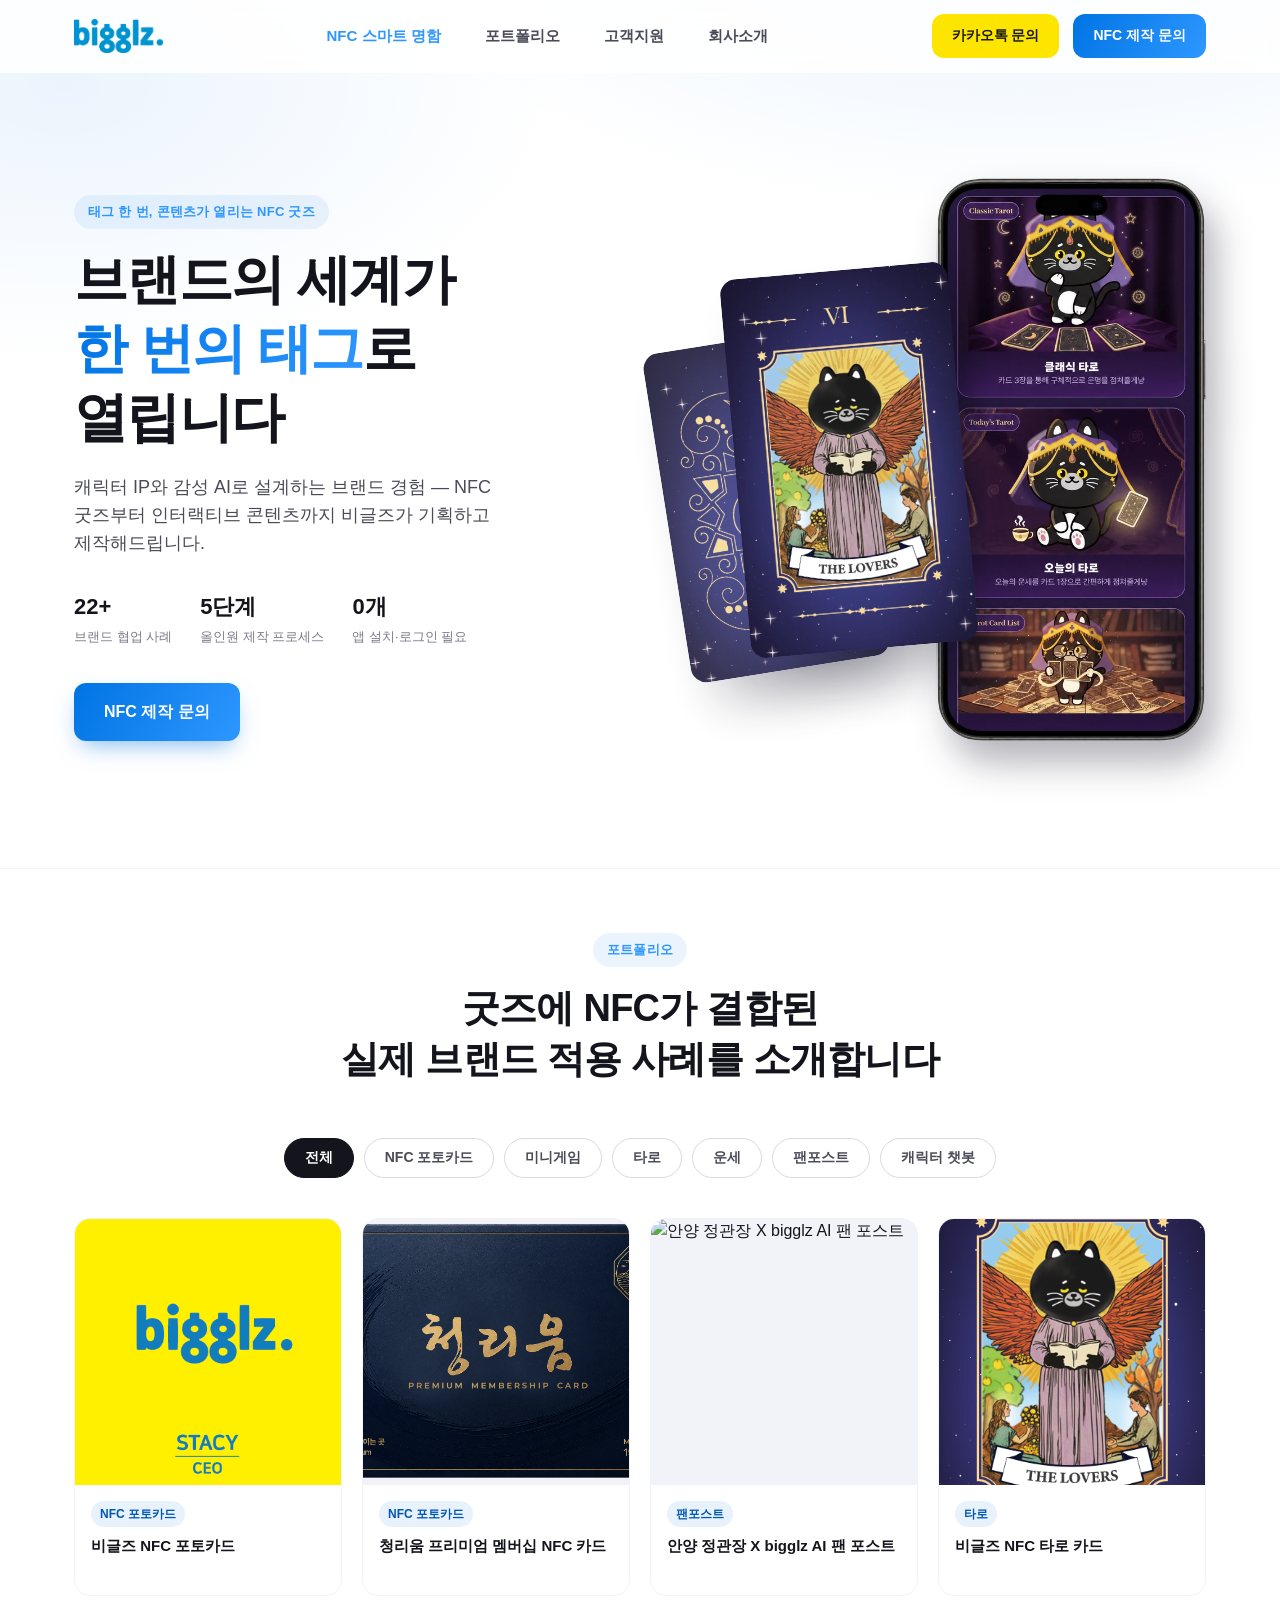
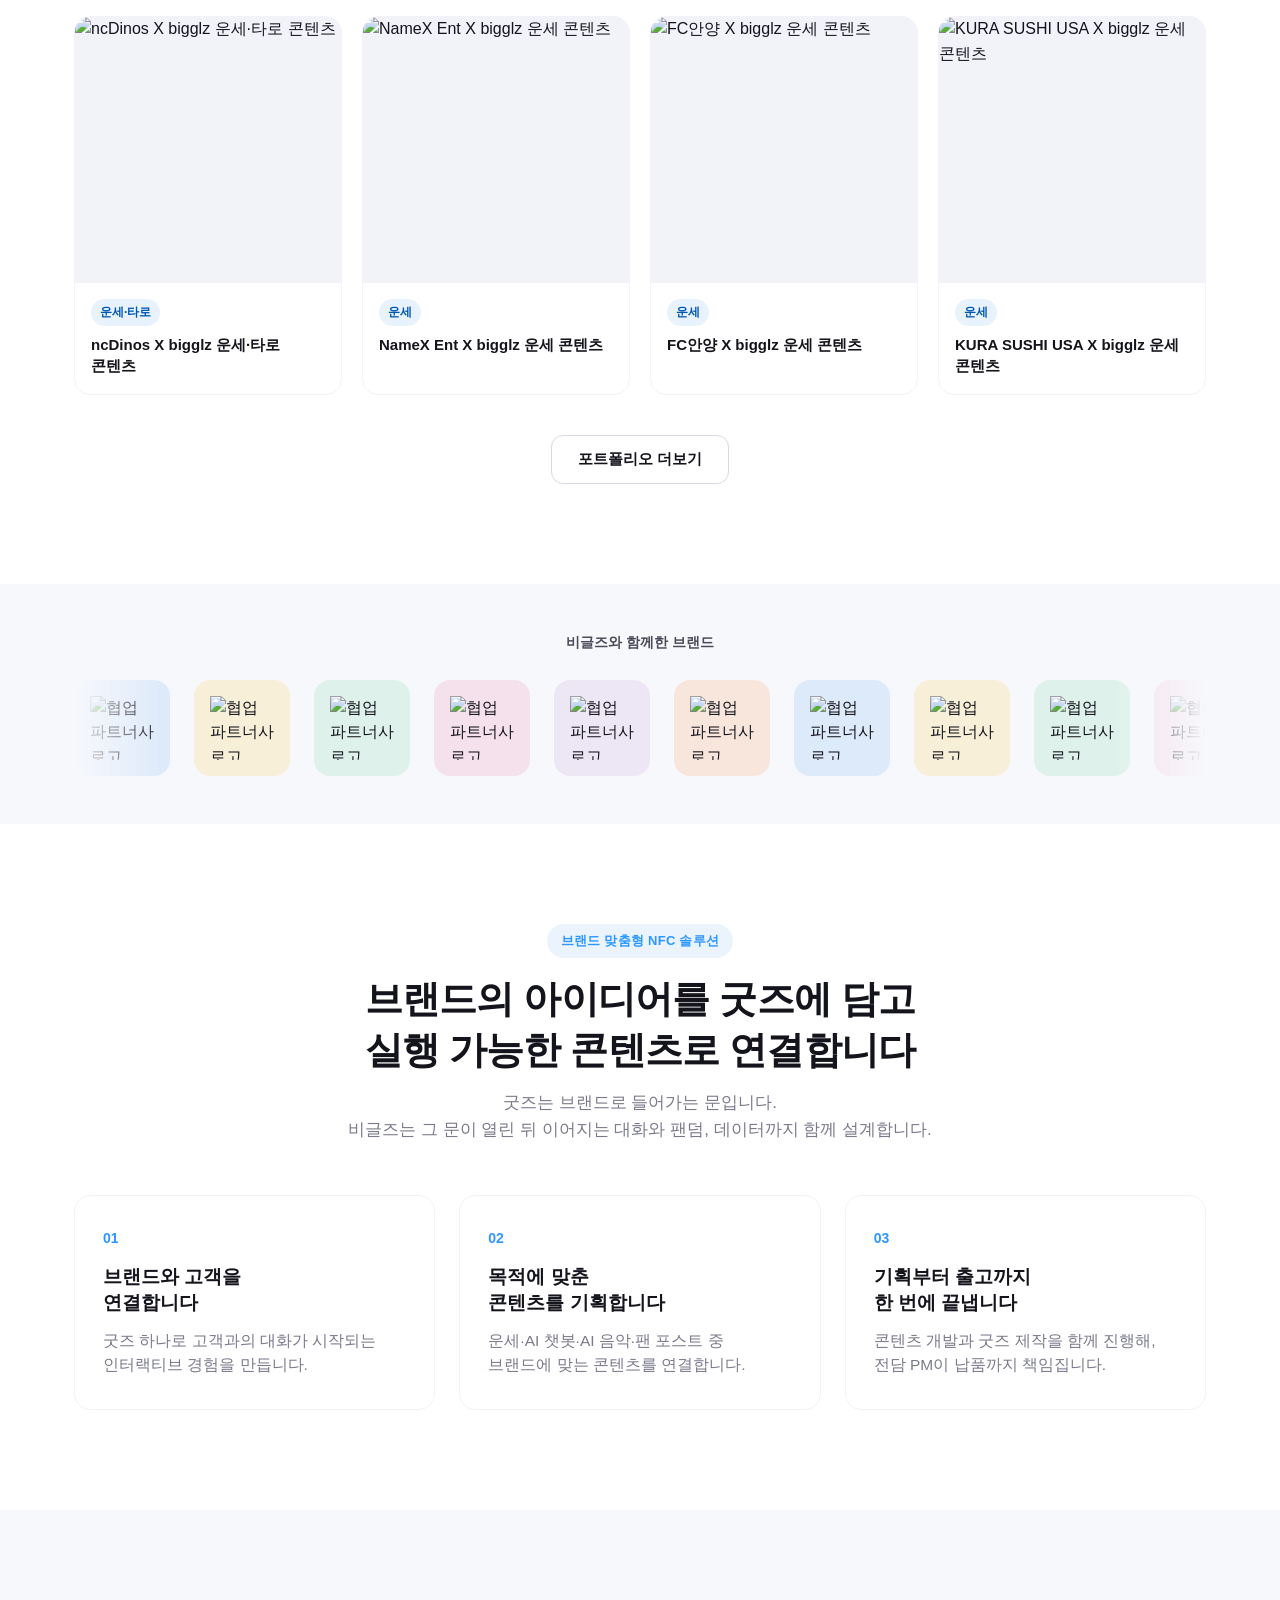
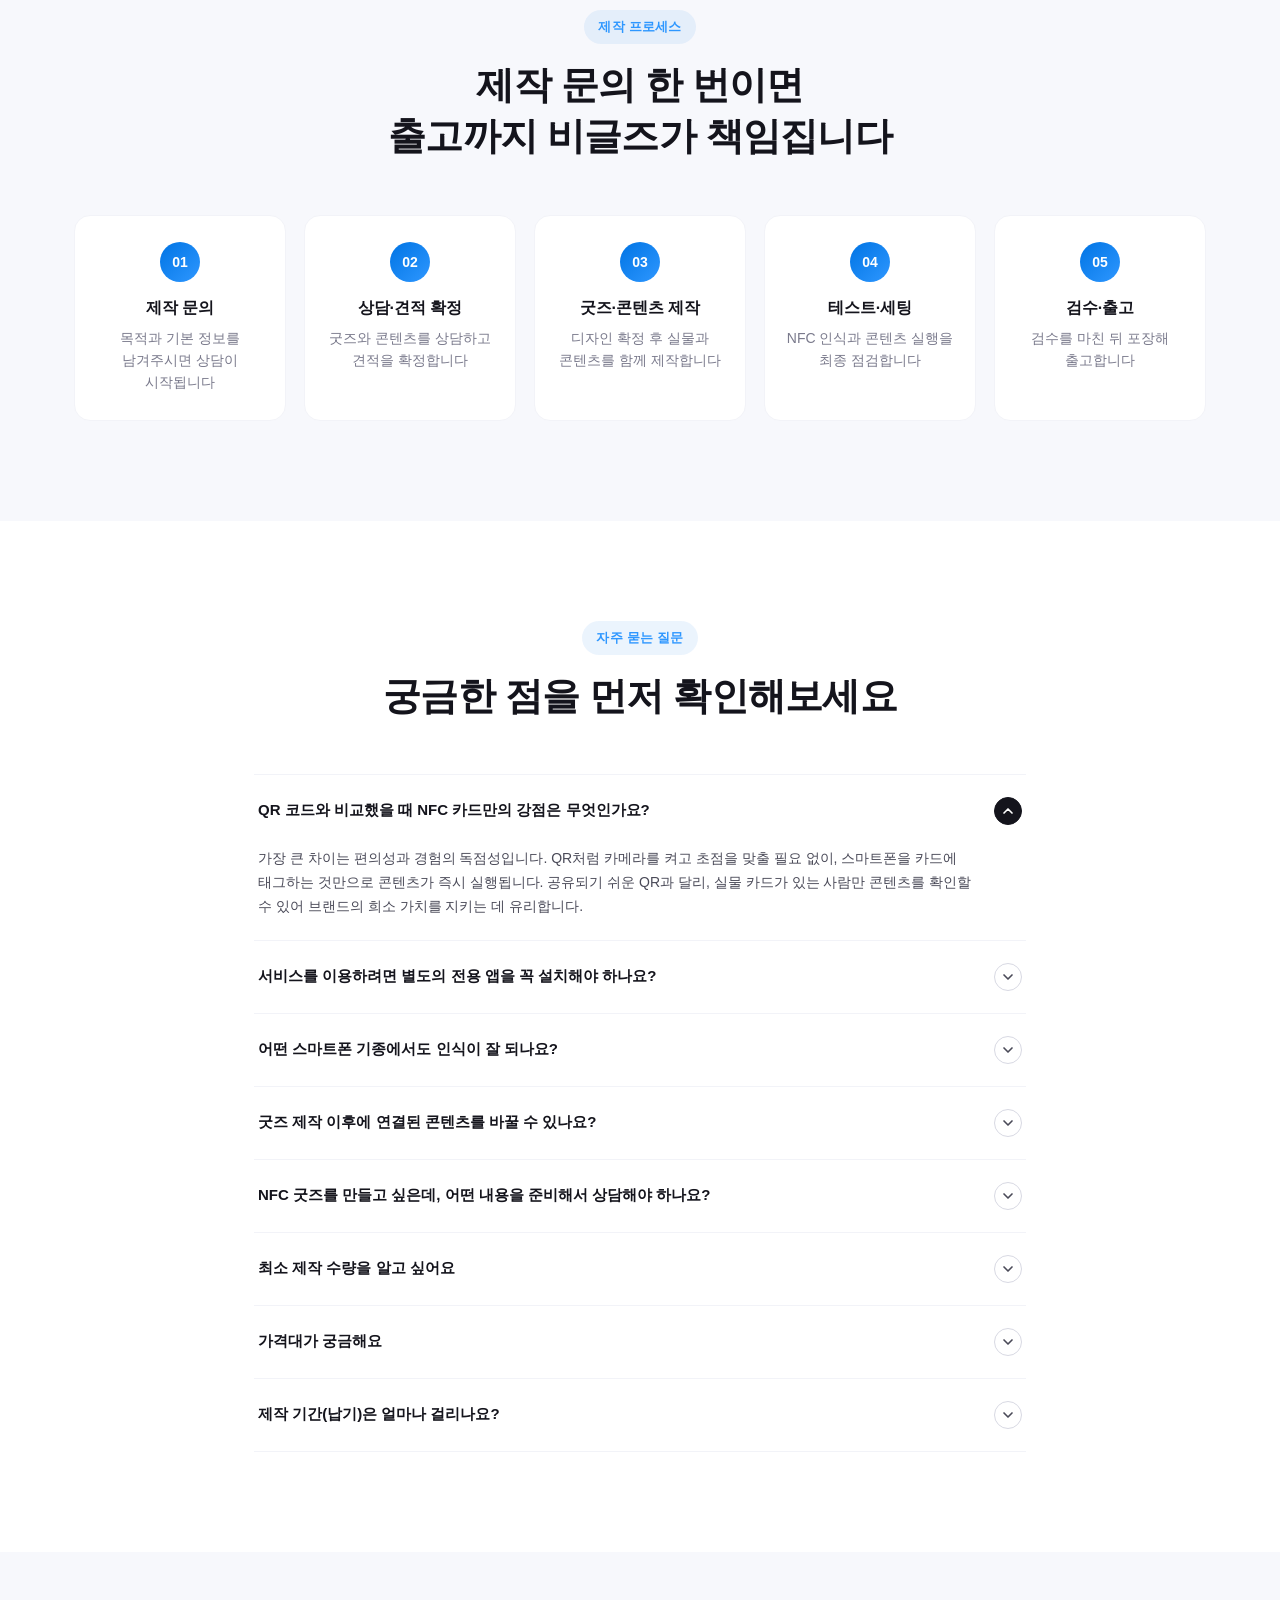
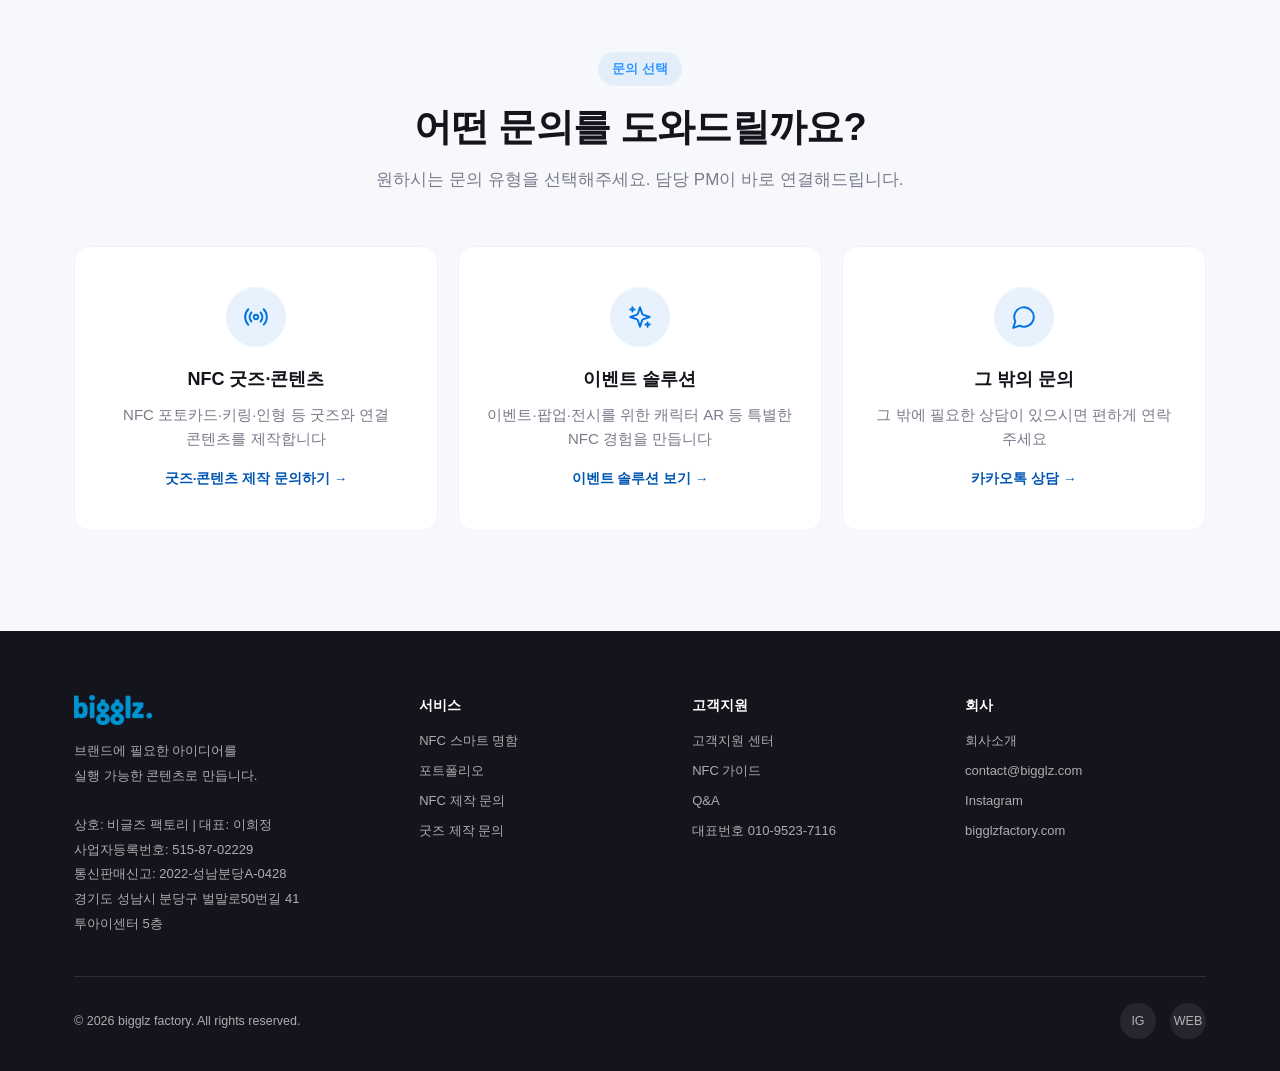
==== index.html @ 3eb87888 "style(cta): shorten "NFC 제작 상담 문의하기" to "NFC 제작 문의" Four places carried the long form while the head" ====
<!DOCTYPE html>
<html lang="ko">
<head>
<meta charset="UTF-8">
<meta name="viewport" content="width=device-width, initial-scale=1.0">
<title>비글즈 팩토리 | NFC 카드 제작 - 기획부터 제작·출고까지 한 번에</title>
<meta name="description" content="비글즈 팩토리 - 태그 한 번으로 콘텐츠가 열리는 NFC 굿즈 전문 제작사. NFC 포토카드·멤버십 카드·팬클럽 카드까지, 기획부터 제작·출고까지 한 번에 완성합니다. 무료 견적 문의.">
<link rel="icon" href="assets/images/logo-bigglz.png">
<link rel="stylesheet" href="assets/css/styles.css">
</head>
<body>

<header class="header" id="header">
  <div class="container">
    <a href="#top" class="logo">
      <img src="assets/images/logo-bigglz.png" alt="비글즈 로고">
    </a>
    <nav class="nav-desktop">
      <a href="https://bigglz.net/#mypage" target="_blank" rel="noopener" class="is-nfc">NFC 스마트 명함</a>
      <a href="#portfolio">포트폴리오</a>
      <a href="support.html">고객지원</a>
      <a href="about.html">회사소개</a>
    </nav>
    <div class="header-actions">
      <a href="tel:010-9523-7116" class="btn btn-kakao">카카오톡 문의</a>
      <a href="goods.html" class="btn btn-primary">NFC 제작 문의</a>
      <button class="menu-toggle" id="menuToggle" aria-label="메뉴 열기"><span></span></button>
    </div>
  </div>
</header>

<nav class="mobile-nav" id="mobileNav">
  <a href="https://bigglz.net/#mypage" target="_blank" rel="noopener" class="is-nfc">NFC 스마트 명함</a>
  <a href="#portfolio">포트폴리오</a>
  <a href="support.html">고객지원</a>
  <a href="about.html">회사소개</a>
</nav>

<main id="top">

  <!-- HERO -->
  <section class="hero">
    <div class="container">
      <div class="hero-copy">
        <span class="eyebrow">태그 한 번, 콘텐츠가 열리는 NFC 굿즈</span>
        <!-- 대안 헤드라인: 종이 명함을 넘어, 브랜드 경험을 손에 쥐어드립니다 -->
        <h1>브랜드의 세계가<br><span class="grad">한 번의 태그</span>로 열립니다</h1>
        <p>캐릭터 IP와 감성 AI로 설계하는 브랜드 경험 — NFC 굿즈부터 인터랙티브 콘텐츠까지 비글즈가 기획하고 제작해드립니다.</p>
        <div class="hero-stats">
          <div><b>22+</b><span>브랜드 협업 사례</span></div>
          <div><b>5단계</b><span>올인원 제작 프로세스</span></div>
          <div><b>0개</b><span>앱 설치·로그인 필요</span></div>
        </div>
        <div class="hero-cta">
          <a href="goods.html" class="btn btn-primary btn-lg">NFC 제작 문의</a>
        </div>
      </div>
      <div class="hero-visual">
        <div class="card-stack tag-scene">
          <img class="stack-card stack-back" src="assets/images/cards/card-back-tarot.webp" width="600" height="996" alt="" aria-hidden="true">
          <img class="stack-card stack-front" src="assets/images/cards/card-front-tarot.webp" width="600" height="999" alt="비글즈 NFC 타로 카드" loading="eager" fetchpriority="high">
          <div class="tap-shadow" aria-hidden="true"></div>
          <div class="tap-waves" aria-hidden="true"><span></span><span></span><span></span></div>
          <img class="phone-mock" src="assets/images/cards/phone.webp" width="480" height="1001" alt="NFC 카드를 태그하면 스마트폰에 열리는 타로 콘텐츠 화면" loading="eager" fetchpriority="high">
        </div>
      </div>
    </div>
  </section>

  <!-- PORTFOLIO -->
  <section class="portfolio section-pad" id="portfolio">
    <div class="container">
      <div class="section-head">
        <span class="eyebrow">포트폴리오</span>
        <h2>굿즈에 NFC가 결합된<br>실제 브랜드 적용 사례를 소개합니다</h2>
      </div>
      <div class="pf-filters" id="pfFilters">
        <button class="active" data-filter="all">전체</button>
        <button data-filter="photocard">NFC 포토카드</button>
        <button data-filter="minigame">미니게임</button>
        <button data-filter="tarot">타로</button>
        <button data-filter="fortune">운세</button>
        <button data-filter="fanpost">팬포스트</button>
        <button data-filter="chatbot">캐릭터 챗봇</button>
      </div>
      <div class="pf-grid" id="pfGrid"></div>
      <div class="pf-more" id="pfMore">
        <button type="button" class="btn btn-ghost" id="pfMoreBtn">포트폴리오 더보기</button>
      </div>
    </div>
  </section>

  <!-- TRUST BAR -->
  <section class="trust-bar">
    <div class="container">
      <p class="trust-label">비글즈와 함께한 브랜드</p>
      <div class="logo-marquee" aria-label="협업 파트너사 로고">
        <div class="logo-track" id="logoTrack"></div>
      </div>
    </div>
  </section>


  <!-- VALUES (section1 style) -->
  <section class="values section-pad">
    <div class="container">
      <div class="section-head">
        <span class="eyebrow">브랜드 맞춤형 NFC 솔루션</span>
        <h2>브랜드의 아이디어를 굿즈에 담고<br>실행 가능한 콘텐츠로 연결합니다</h2>
        <p>굿즈는 브랜드로 들어가는 문입니다.<br>비글즈는 그 문이 열린 뒤 이어지는 대화와 팬덤, 데이터까지 함께 설계합니다.</p>
      </div>
      <div class="value-grid">
        <div class="value-card">
          <div class="num">01</div>
          <h3>브랜드와 고객을&#10;연결합니다</h3>
          <p>굿즈 하나로 고객과의 대화가 시작되는 인터랙티브 경험을 만듭니다.</p>
        </div>
        <div class="value-card">
          <div class="num">02</div>
          <h3>목적에 맞춘&#10;콘텐츠를 기획합니다</h3>
          <p>운세·AI 챗봇·AI 음악·팬 포스트 중 브랜드에 맞는 콘텐츠를 연결합니다.</p>
        </div>
        <div class="value-card">
          <div class="num">03</div>
          <h3>기획부터 출고까지&#10;한 번에 끝냅니다</h3>
          <p>콘텐츠 개발과 굿즈 제작을 함께 진행해, 전담 PM이 납품까지 책임집니다.</p>
        </div>
      </div>
    </div>
  </section>


  <!-- PROCESS -->
  <section class="process section-pad" id="process">
    <div class="container" id="how">
      <div class="section-head">
        <span class="eyebrow">제작 프로세스</span>
        <h2>제작 문의 한 번이면<br>출고까지 비글즈가 책임집니다</h2>
      </div>

      <div class="process-track">
        <div class="process-step">
          <div class="badge">01</div>
          <h4>제작 문의</h4>
          <p>목적과 기본 정보를 남겨주시면 상담이 시작됩니다</p>
        </div>
        <div class="process-step">
          <div class="badge">02</div>
          <h4>상담·견적 확정</h4>
          <p>굿즈와 콘텐츠를 상담하고 견적을 확정합니다</p>
        </div>
        <div class="process-step">
          <div class="badge">03</div>
          <h4>굿즈·콘텐츠 제작</h4>
          <p>디자인 확정 후 실물과 콘텐츠를 함께 제작합니다</p>
        </div>
        <div class="process-step">
          <div class="badge">04</div>
          <h4>테스트·세팅</h4>
          <p>NFC 인식과 콘텐츠 실행을 최종 점검합니다</p>
        </div>
        <div class="process-step">
          <div class="badge">05</div>
          <h4>검수·출고</h4>
          <p>검수를 마친 뒤 포장해 출고합니다</p>
        </div>
      </div>
    </div>
  </section>

  <!-- FAQ -->
  <section class="faq section-pad" id="faq">
    <div class="container">
      <div class="section-head">
        <span class="eyebrow">자주 묻는 질문</span>
        <h2>궁금한 점을 먼저 확인해보세요</h2>
      </div>
      <div id="faqList"></div>
    </div>
  </section>

  <!-- CONTACT HUB (문의 종류 선택) -->
  <section class="contact-hub section-pad" id="contact">
    <div class="container">
      <div class="section-head">
        <span class="eyebrow">문의 선택</span>
        <h2>어떤 문의를 도와드릴까요?</h2>
        <p>원하시는 문의 유형을 선택해주세요. 담당 PM이 바로 연결해드립니다.</p>
      </div>

      <div class="contact-grid">
        <a href="goods.html" target="_blank" rel="noopener" class="contact-card">
          <div class="cc-icon">
            <svg viewBox="0 0 24 24" fill="none" stroke="currentColor" stroke-width="1.8" stroke-linecap="round" stroke-linejoin="round" aria-hidden="true"><path d="M4.9 19.1C1 15.2 1 8.8 4.9 4.9"/><path d="M7.8 16.2c-2.3-2.3-2.3-6.1 0-8.4"/><circle cx="12" cy="12" r="2"/><path d="M16.2 7.8c2.3 2.3 2.3 6.1 0 8.4"/><path d="M19.1 4.9C23 8.8 23 15.1 19.1 19"/></svg>
          </div>
          <h3>NFC 굿즈·콘텐츠</h3>
          <p>NFC 포토카드·키링·인형 등 굿즈와 연결 콘텐츠를 제작합니다</p>
          <span class="cc-go">굿즈·콘텐츠 제작 문의하기 →</span>
        </a>
        <a href="event.html" target="_blank" rel="noopener" class="contact-card">
          <div class="cc-icon">
            <svg viewBox="0 0 24 24" fill="none" stroke="currentColor" stroke-width="1.8" stroke-linecap="round" stroke-linejoin="round" aria-hidden="true"><path d="m12 3-1.9 5.8a2 2 0 0 1-1.3 1.3L3 12l5.8 1.9a2 2 0 0 1 1.3 1.3L12 21l1.9-5.8a2 2 0 0 1 1.3-1.3L21 12l-5.8-1.9a2 2 0 0 1-1.3-1.3z"/><path d="M5 3v4"/><path d="M3 5h4"/><path d="M19 17v4"/><path d="M17 19h4"/></svg>
          </div>
          <h3>이벤트 솔루션</h3>
          <p>이벤트·팝업·전시를 위한 캐릭터 AR 등 특별한 NFC 경험을 만듭니다</p>
          <span class="cc-go">이벤트 솔루션 보기 →</span>
        </a>
        <a href="tel:010-9523-7116" class="contact-card">
          <div class="cc-icon">
            <svg viewBox="0 0 24 24" fill="none" stroke="currentColor" stroke-width="1.8" stroke-linecap="round" stroke-linejoin="round" aria-hidden="true"><path d="M7.9 20A9 9 0 1 0 4 16.1L2 22z"/></svg>
          </div>
          <h3>그 밖의 문의</h3>
          <p>그 밖에 필요한 상담이 있으시면 편하게 연락 주세요</p>
          <span class="cc-go">카카오톡 상담 →</span>
        </a>
      </div>
    </div>
  </section>

</main>

<!-- PORTFOLIO DETAIL MODAL -->
<div class="pf-modal" id="pfModal" aria-hidden="true">
  <div class="pf-modal-overlay" data-close></div>
  <button class="pf-modal-close" data-close aria-label="닫기">✕</button>
  <div class="pf-modal-panel" role="dialog" aria-modal="true" aria-label="포트폴리오 상세">
    <div class="pf-modal-body" id="pfModalBody"></div>
  </div>
</div>

<footer>
  <div class="container">
    <div class="footer-top">
      <div class="footer-brand">
        <img src="assets/images/logo-bigglz.png" alt="비글즈">
        <p>브랜드에 필요한 아이디어를<br>실행 가능한 콘텐츠로 만듭니다.<br><br>상호: 비글즈 팩토리 | 대표: 이희정<br>사업자등록번호: 515-87-02229<br>통신판매신고: 2022-성남분당A-0428<br>경기도 성남시 분당구 벌말로50번길 41<br>투아이센터 5층</p>
      </div>
      <div class="footer-col">
        <h5>서비스</h5>
        <a href="https://bigglz.net/#mypage" target="_blank" rel="noopener">NFC 스마트 명함</a>
        <a href="#portfolio">포트폴리오</a>
        <a href="goods.html">NFC 제작 문의</a>
        <a href="goods.html">굿즈 제작 문의</a>
      </div>
      <div class="footer-col">
        <h5>고객지원</h5>
        <a href="support.html">고객지원 센터</a>
        <a href="support.html#nfc-guide">NFC 가이드</a>
        <a href="support.html#qna">Q&amp;A</a>
        <span>대표번호 010-9523-7116</span>
      </div>
      <div class="footer-col">
        <h5>회사</h5>
        <a href="about.html">회사소개</a>
        <span>contact@bigglz.com</span>
        <a href="https://www.instagram.com/bigglz_official" target="_blank" rel="noopener">Instagram</a>
        <a href="https://bigglzfactory.com" target="_blank" rel="noopener">bigglzfactory.com</a>
      </div>
    </div>
    <div class="footer-bottom">
      <span>© 2026 bigglz factory. All rights reserved.</span>
      <div class="footer-social">
        <a href="https://www.instagram.com/bigglz_official" target="_blank" rel="noopener">IG</a>
        <a href="https://bigglzfactory.com" target="_blank" rel="noopener">WEB</a>
      </div>
    </div>
  </div>
</footer>

<button class="back-to-top" id="backToTop" aria-label="맨 위로">↑</button>

<div class="sticky-cta" id="stickyCta">
  <a href="tel:010-9523-7116" class="sticky-btn sticky-kakao">카카오톡 문의</a>
  <a href="goods.html" class="sticky-btn sticky-primary">NFC 제작 문의</a>
</div>

<script src="assets/js/nav.js"></script>
<script src="assets/js/script.js"></script>
</body>
</html>
---- assets/css/styles.css ----
@import url('https://cdn.jsdelivr.net/gh/orioncactus/pretendard@v1.3.9/dist/web/static/pretendard.css');

* { box-sizing: border-box; margin: 0; padding: 0; }
html { scroll-behavior: smooth; }
body {
  font-family: 'Pretendard', -apple-system, BlinkMacSystemFont, 'Malgun Gothic', sans-serif;
  color: #14141c;
  background: #fff;
  line-height: 1.55;
  -webkit-font-smoothing: antialiased;
  overflow-x: hidden;
  word-break: keep-all;
  overflow-wrap: break-word;
}
a { color: inherit; text-decoration: none; }
ul, ol { list-style: none; }
button { font-family: inherit; cursor: pointer; border: none; background: none; color: inherit; }
img { display: block; max-width: 100%; }
input, select, textarea { font-family: inherit; }
/* 키보드 포커스 표시 — 마우스 클릭엔 뜨지 않음 */
:focus-visible { outline: 2px solid var(--nfc); outline-offset: 2px; border-radius: 4px; }

:root {
  --brand: #0074e4;
  --brand-dark: #005bb8;
  --nfc: #2e97ff;
  --nfc-dark: #0056b3;
  --ink: #14141c;
  --gray-700: #4a4a58;
  --gray-500: #7a7a8c;
  --gray-300: #d8d9e3;
  --gray-100: #f2f3f8;
  --bg-soft: #f7f8fc;
  --container: 1180px;

  /* 표면 */
  --surface-1: #ffffff;
  --surface-2: var(--bg-soft);
  --surface-dark: linear-gradient(180deg, #071633, #0d2c5c);
  --surface-line: var(--gray-100);

  /* 모서리 — 3단계 */
  --r-sm: 12px;   /* 버튼, 칩, 작은 요소 */
  --r-md: 16px;   /* 카드 */
  --r-lg: 24px;   /* 큰 박스, 폼 컨테이너 */

  /* 그림자 — 3단계 */
  --shadow-sm: 0 14px 30px -12px rgba(20,20,28,.18);
  --shadow-md: 0 20px 40px -20px rgba(20,20,28,.20);
  --shadow-lg: 0 30px 60px -24px rgba(20,20,40,.35);

  /* 섹션 여백 */
  --pad-section: 100px;
  --pad-section-m: 64px;
}

.container { max-width: var(--container); margin: 0 auto; padding: 0 24px; }
section { position: relative; }
#portfolio, #process, #faq, #goods-entry, #contact, #event, #nfc-guide, #qna { scroll-margin-top: 88px; }

.eyebrow {
  display: inline-flex; align-items: center; gap: 6px;
  font-size: 13px; font-weight: 700; letter-spacing: .02em;
  color: var(--nfc); background: rgba(0,116,228,.08);
  padding: 7px 14px; border-radius: 999px; margin-bottom: 16px;
}
.section-head { text-align: center; max-width: 640px; margin: 0 auto 52px; }
.section-head h2 { font-size: clamp(26px, 3.4vw, 38px); font-weight: 800; letter-spacing: -.02em; line-height: 1.35; }
.section-head p { margin-top: 14px; color: var(--gray-500); font-size: 16px; }

/* 섹션 공통 상하 여백 — 모바일에서 축소 */
.section-pad { padding: var(--pad-section) 0; }

.btn {
  display: inline-flex; align-items: center; justify-content: center; gap: 8px;
  padding: 14px 26px; border-radius: var(--r-sm); font-weight: 700; font-size: 15px;
  transition: transform .15s ease, box-shadow .15s ease, background .15s ease;
  white-space: nowrap;
}
.btn:active { transform: translateY(1px); }
.btn-primary { background: linear-gradient(120deg, var(--brand), var(--nfc)); color: #fff; box-shadow: 0 10px 24px -8px rgba(0,116,228,.55); }
.btn-primary:hover { box-shadow: 0 14px 30px -6px rgba(0,116,228,.6); }
.btn-ghost { background: var(--surface-1); color: var(--ink); border: 1.5px solid var(--gray-300); }
.btn-ghost:hover { border-color: var(--ink); }
.btn-block { width: 100%; }
.btn-lg { padding: 17px 30px; font-size: 16px; }

/* ---------- Header ---------- */
.header {
  position: fixed; top: 0; left: 0; right: 0; z-index: 200;
  background: rgba(255,255,255,.85); backdrop-filter: blur(10px);
  border-bottom: 1px solid transparent; transition: border-color .2s ease, box-shadow .2s ease;
}
.header.scrolled { border-color: var(--gray-100); box-shadow: 0 4px 20px -12px rgba(20,20,28,.15); }
.header .container { display: flex; align-items: center; justify-content: space-between; height: 72px; gap: 12px; }
.logo { display: flex; align-items: center; gap: 9px; font-weight: 800; font-size: 19px; white-space: nowrap; flex-shrink: 0; }
.logo img { height: 34px; width: auto; flex-shrink: 0; }
.nav-desktop { display: flex; align-items: center; gap: 44px; }
.nav-desktop a { font-size: 15px; font-weight: 600; color: var(--gray-700); }
.nav-desktop a:hover { color: var(--ink); }
.nav-desktop a.is-current { color: var(--ink); font-weight: 800; }
.nav-desktop a.is-nfc { color: var(--nfc); font-weight: 700; }
.nav-desktop a.is-nfc:hover { color: var(--nfc-dark); }
.header-actions { display: flex; align-items: center; gap: 14px; }
.header-actions .btn { padding: 11px 20px; font-size: 14px; }
/* 오른쪽 버튼 문구가 페이지마다 달라(NFC 제작 문의 / ← 홈으로) 폭이 어긋나면
   페이지를 옮길 때 내비게이션 전체가 좌우로 밀린다 — 둘의 폭을 맞춰 고정한다 */
.header-actions .btn-primary,
.header-actions .btn-home { min-width: 124px; }
.header-actions .btn-primary,
.mobile-nav .btn-primary {
  box-shadow: none;
}
.header-actions .btn-primary:hover,
.mobile-nav .btn-primary:hover {
  box-shadow: none;
  filter: brightness(1.06);
}
.btn-kakao { background: #FEE500; color: #191919; }
.btn-kakao:hover { background: #fada00; }
.menu-toggle { display: none; width: 40px; height: 40px; align-items: center; justify-content: center; }
.menu-toggle span, .menu-toggle span::before, .menu-toggle span::after {
  content: ''; display: block; width: 20px; height: 2px; background: var(--ink); position: relative; transition: .2s;
}
.menu-toggle span::before { position: absolute; top: -6px; }
.menu-toggle span::after { position: absolute; top: 6px; }

.mobile-nav { display: none; position: fixed; inset: 72px 0 0 0; background: #fff; z-index: 190; padding: 28px 24px; overflow-y: auto; }
.mobile-nav.open { display: block; }
.mobile-nav a { display: block; padding: 16px 4px; font-size: 17px; font-weight: 700; border-bottom: 1px solid var(--gray-100); }
.mobile-nav a.is-nfc { color: var(--nfc); }
.mobile-nav a.is-nfc:hover { color: var(--nfc-dark); }
.mobile-nav .btn { margin-top: 24px; }

/* ---------- Hero ---------- */
.hero { padding: 168px 0 var(--pad-section); background: radial-gradient(1100px 500px at 80% -10%, rgba(0,116,228,.10), transparent 60%), radial-gradient(900px 500px at 5% 10%, rgba(0,116,228,.08), transparent 55%); }
.hero .container { display: grid; grid-template-columns: 1.05fr .95fr; gap: 56px; align-items: center; }
.hero-copy h1 { font-size: clamp(34px, 5vw, 54px); font-weight: 800; letter-spacing: -.03em; line-height: 1.28; }
.hero-copy h1 .grad { background: linear-gradient(120deg, var(--brand), var(--nfc)); -webkit-background-clip: text; background-clip: text; color: transparent; }
.hero-copy p { margin-top: 22px; font-size: 18px; color: var(--gray-700); max-width: 480px; }
.hero-cta { display: flex; gap: 12px; margin-top: 34px; flex-wrap: wrap; }
.hero-stats { display: flex; gap: 28px; margin-top: 32px; }
.hero-stats div b { display: block; font-size: 22px; font-weight: 800; }
.hero-stats div span { font-size: 13px; color: var(--gray-500); }

.hero-visual { position: relative; display: flex; align-items: center; justify-content: center; }
/* 태그 장면: 레오 카드가 폰 뒷면 상단(NFC 안테나)에 닿는 구도.
   --u 하나로 전체 장면을 비율 유지하며 축소한다 (브레이크포인트별로 --u만 바꿈) */
.tag-scene {
  --u: 1px;
  --phone-w: calc(270 * var(--u));            /* 폰 폭 — 나머지는 전부 이 값 기준 */
  --phone-h: calc(var(--phone-w) * 2.0854);   /* phone.webp 비율(480×1001) */
  --phone-x: calc(520 * var(--u) - var(--phone-w));  /* 폰 왼쪽 테두리 x */
  --phone-y: calc(10 * var(--u));             /* 폰 위쪽 y */
  --card-w: calc(var(--phone-w) * .845);      /* 카드 폭 = 폰 폭의 84.5% (높이 65%, 1:1.665) */
  --card-h: calc(var(--card-w) * 1.665);
  --overlap: calc(var(--phone-w) * .10);      /* 카드 오른쪽 변이 폰 왼쪽 테두리를 침범하는 양 (폰 폭의 10%) */
  position: relative; width: calc(520 * var(--u)); height: calc(600 * var(--u));
}
/* 장면 공통 광원: 왼쪽 위 → 그림자는 오른쪽 아래로 (회전값과 무관하게 방향 통일) */
/* 카드는 손에 들려 떠 있음 → 그림자를 아래로 길고 옅게 */
.stack-card { position: absolute; height: auto; border-radius: var(--r-md); box-shadow: 14px 36px 52px -14px rgba(20,20,40,.30); }
/* 보조 카드: 메인 카드보다 바닥선을 ~25px 아래로 어긋나게, 반대 방향으로 부채꼴 */
.stack-back { width: calc(var(--card-w) * .88); left: calc(-20 * var(--u)); top: calc(170 * var(--u)); transform: rotate(-9deg); z-index: 1; opacity: .9; }
/* 카드: 세로 중심 = 폰 세로 중심, 오른쪽 변이 폰 왼쪽 테두리를 --overlap 만큼 덮음(폰 중앙 높이 기준). rotate(-5deg) */
.stack-front {
  width: var(--card-w); z-index: 4;
  left: calc(var(--phone-x) + var(--overlap) - var(--card-w));
  top: calc(var(--phone-y) + var(--phone-h) / 2 - var(--card-h) / 2);
  transform: rotate(-5deg); animation: tagCard 4.8s ease-in-out infinite;
}
.phone-mock {
  position: absolute; right: 0; top: var(--phone-y); width: var(--phone-w); height: auto; z-index: 2;
  filter: drop-shadow(12px 22px 18px rgba(20,20,40,.32)); /* 폰은 수직(0deg)·고정 */
}
/* 접촉 그림자: 카드 오른쪽 변이 폰 위에 드리움 — 겹침 지점에서 진하고 폰 안쪽으로 ~28px 번지며 소멸.
   박스를 폰과 동일하게 잡고 overflow/border-radius로 가둬 폰 바깥으로 절대 새지 않음. 폰(2)과 카드(4) 사이 */
.tap-shadow {
  position: absolute; z-index: 3; pointer-events: none; mix-blend-mode: multiply;
  left: var(--phone-x); top: var(--phone-y); width: var(--phone-w); height: var(--phone-h);
  border-radius: calc(34 * var(--u)); overflow: hidden;
  background: linear-gradient(90deg, rgba(20,20,40,.26) var(--overlap), rgba(20,20,40,.10) calc(var(--overlap) + 14px), transparent calc(var(--overlap) + 28px));
  -webkit-mask-image: linear-gradient(180deg, transparent 8%, #000 30%, #000 70%, transparent 92%);
  mask-image: linear-gradient(180deg, transparent 8%, #000 30%, #000 70%, transparent 92%);
}
/* NFC 파동: 카드 모서리 쪽에 중심을 두고 폰 방향으로 퍼지는 동심원 3겹 */
/* 파동 중심 = 카드 오른쪽 위 모서리 (rotate(-5deg) 반영: cos5=.9962, sin5=.0872). 카드(4) 위에 그려짐 */
.tap-waves {
  position: absolute;
  left: calc(var(--phone-x) + var(--overlap) - var(--card-w) / 2 + var(--card-w) * .4981 - var(--card-h) * .0436);
  top: calc(var(--phone-y) + var(--phone-h) / 2 - var(--card-w) * .0436 - var(--card-h) * .4981); width: 0; height: 0; z-index: 5; pointer-events: none; }
.tap-waves span {
  position: absolute; left: 50%; top: 50%; width: 44px; height: 44px; margin: -22px 0 0 -22px;
  border-radius: 50%; border: 2.5px solid var(--nfc); opacity: 0; /* 선만 — 그림자·글로우 없음 */
  animation: tapWave 2.4s ease-out infinite; animation-delay: 1.2s; /* 카드가 가장 가까운 순간(50%)에 첫 파동 */
}
.tap-waves span:nth-child(2) { animation-delay: 1.75s; }
.tap-waves span:nth-child(3) { animation-delay: 2.3s; }

/* 카드가 폰 쪽으로 미세하게 다가갔다 돌아옴(50%에서 가장 가까움) — 링은 그 순간 퍼진다 */
/* 4.8s 한 주기에 탭 2회(25%·75%: 폰 쪽 오른쪽 위로 5px) + 그 사이 살짝 가라앉는 부유(50%: 아래 3px) */
@keyframes tagCard {
  0%,100% { transform: rotate(-5deg) translate(0,0); }
  25%,75% { transform: rotate(-5deg) translate(5px,0); }   /* 폰 쪽으로 5px — 겹침이 살짝 깊어짐 */
  50%     { transform: rotate(-5deg) translate(0,3px); }
}
@keyframes tapWave { 0% { transform: scale(.45); opacity: .8; } 70% { opacity: .18; } 100% { transform: scale(2.8); opacity: 0; } }
@media (prefers-reduced-motion: reduce) {
  .card-stack *, .phone-mock, .tap-waves span { animation: none !important; }
  .tap-waves span:first-child { opacity: .3; transform: scale(2.2); } /* 파동은 가장 큰 상태 하나만 정적으로 */
}

/* ---------- Trust bar ---------- */
.trust-bar { padding: 48px 0; background: var(--surface-2); }
/* 14px/gray-700: 96px 로고 칩과의 위계·배경 대비 확보. 한글이라 자간 0. 라벨 키운 만큼 아래 여백 26px */
.trust-label { text-align: center; font-size: 14px; font-weight: 700; color: var(--gray-700); letter-spacing: 0; margin-bottom: 26px; }
.logo-marquee { overflow: hidden; -webkit-mask-image: linear-gradient(90deg, transparent, #000 8%, #000 92%, transparent); mask-image: linear-gradient(90deg, transparent, #000 8%, #000 92%, transparent); }
.logo-track { display: flex; align-items: center; gap: 24px; width: max-content; animation: marquee 40s linear infinite; }
.logo-chip {
  width: 96px; height: 96px; flex-shrink: 0; border-radius: var(--r-md); padding: 16px;
  display: flex; align-items: center; justify-content: center; transition: transform .2s ease;
}
.logo-chip:hover { transform: translateY(-4px); }
.logo-chip img { width: 100%; height: 100%; object-fit: contain; }
.logo-chip-0 { background: rgba(0,116,228,.10); }
.logo-chip-1 { background: rgba(255,183,0,.14); }
.logo-chip-2 { background: rgba(46,204,113,.12); }
.logo-chip-3 { background: rgba(233,30,99,.10); }
.logo-chip-4 { background: rgba(155,89,182,.10); }
.logo-chip-5 { background: rgba(255,111,0,.12); }
@keyframes marquee { from { transform: translateX(0); } to { transform: translateX(-50%); } }
.trust-stats { display: flex; justify-content: center; gap: 56px; flex-wrap: wrap; }
.trust-stats div { text-align: center; }
.trust-stats b { display: block; font-size: 22px; font-weight: 800; color: var(--ink); }
.trust-stats span { font-size: 12.5px; color: var(--gray-500); }


/* ---------- Value section (section1) ---------- */
.values { background: var(--surface-1); }
.value-grid { display: grid; grid-template-columns: repeat(3, 1fr); gap: 24px; }
.value-card { border: 1px solid var(--surface-line); border-radius: var(--r-md); padding: 32px 28px; transition: box-shadow .2s ease, transform .2s ease; }
.value-card:hover { box-shadow: var(--shadow-md); transform: translateY(-4px); }
.value-card .num { font-size: 14px; font-weight: 800; color: var(--nfc); }
.value-card h3 { margin-top: 14px; font-size: 19px; font-weight: 800; white-space: pre-line; line-height: 1.4; }
.value-card p { margin-top: 12px; color: var(--gray-500); font-size: 14.5px; }

/* ---------- Portfolio ---------- */
.portfolio { background: var(--surface-1); }
.hero + .portfolio { padding-top: 64px; border-top: 1px solid var(--surface-line); }
.pf-filters { display: flex; gap: 10px; justify-content: center; margin-bottom: 40px; flex-wrap: wrap; }
.pf-filters button { padding: 10px 20px; border-radius: 999px; border: 1.5px solid var(--gray-300); font-size: 14px; font-weight: 700; color: var(--gray-700); }
.pf-filters button.active { background: var(--ink); border-color: var(--ink); color: #fff; }
.pf-grid { display: grid; grid-template-columns: repeat(4, 1fr); gap: 20px; }
.pf-card { border-radius: var(--r-md); overflow: hidden; border: 1px solid var(--surface-line); background: var(--surface-1); cursor: pointer; transition: transform .2s ease, box-shadow .2s ease; }
.pf-card:hover { transform: translateY(-4px); box-shadow: var(--shadow-md); }
.pf-thumb { aspect-ratio: 1/1; background: var(--gray-100); overflow: hidden; }
.pf-thumb img { width: 100%; height: 100%; object-fit: cover; }
.pf-body { padding: 16px 16px 18px; }
.pf-tag { display: inline-block; font-size: 12px; font-weight: 800; color: var(--nfc-dark); background: rgba(0,116,228,.09); padding: 4px 9px; border-radius: 999px; margin-bottom: 8px; }
/* 제목은 2줄까지, 넘치면 말줄임 — 카드 높이 어긋남 방지 (전체 제목은 상세 모달에서 노출) */
.pf-body h4 { font-size: 14px; font-weight: 700; line-height: 1.4; min-height: 2.8em; display: -webkit-box; -webkit-line-clamp: 2; -webkit-box-orient: vertical; overflow: hidden; } /* min-height 2줄분 — 1줄 제목도 카드 높이 동일 */
.pf-more { text-align: center; margin-top: 40px; }

/* ---------- Portfolio detail modal (case study) ---------- */
body.pf-locked { overflow: hidden; }

.pf-modal { position: fixed; inset: 0; z-index: 300; display: none; }
.pf-modal.open { display: block; }
.pf-modal-overlay { position: absolute; inset: 0; background: rgba(10,12,24,.62); backdrop-filter: blur(3px); animation: pfFade .2s ease; }
.pf-modal-close {
  position: fixed; top: 18px; right: 18px; z-index: 320; width: 44px; height: 44px; border-radius: 50%;
  background: #fff; color: var(--ink); font-size: 16px; display: flex; align-items: center; justify-content: center;
  box-shadow: 0 8px 24px -8px rgba(10,12,24,.5);
}
.pf-modal-close:hover { background: var(--gray-100); }
.pf-modal-panel {
  position: absolute; top: 0; left: 0; right: 0; bottom: 0; background: #fff;
  overflow-y: auto; -webkit-overflow-scrolling: touch; animation: pfUp .3s cubic-bezier(.2,.8,.2,1);
}
@media (min-width: 900px) {
  .pf-modal-panel { top: 40px; bottom: 40px; left: 0; right: 0; width: min(920px, calc(100% - 48px)); margin: 0 auto; border-radius: var(--r-lg); box-shadow: 0 40px 90px -24px rgba(10,12,24,.55); }
}
@keyframes pfFade { from { opacity: 0; } to { opacity: 1; } }
@keyframes pfUp { from { opacity: 0; transform: translateY(22px); } to { opacity: 1; transform: translateY(0); } }

.pf-d-hero { position: relative; }
.pf-d-hero img { width: 100%; height: clamp(260px, 44vh, 440px); object-fit: cover; display: block; }
.pf-d-hero::after { content: ''; position: absolute; inset: 0; background: linear-gradient(180deg, rgba(10,12,24,.1), rgba(10,12,24,.72)); }
.pf-d-hero-copy { position: absolute; left: 0; right: 0; bottom: 0; z-index: 1; padding: 34px clamp(24px,5vw,56px); color: #fff; }
.pf-d-eyebrow { display: inline-block; font-size: 12px; font-weight: 800; letter-spacing: .04em; background: rgba(255,255,255,.16); border: 1px solid rgba(255,255,255,.3); padding: 6px 13px; border-radius: 999px; margin-bottom: 14px; }
.pf-d-hero-copy h2 { font-size: clamp(23px, 3.4vw, 38px); font-weight: 800; line-height: 1.3; letter-spacing: -.02em; }

.pf-d-wrap { padding: clamp(28px,4vw,42px) clamp(24px,5vw,56px) clamp(40px,5vw,60px); }
.pf-d-meta { display: flex; flex-wrap: wrap; gap: 20px 44px; padding-bottom: 28px; border-bottom: 1px solid var(--gray-100); }
.pf-d-meta .k { font-size: 11.5px; font-weight: 800; letter-spacing: .06em; color: var(--nfc-dark); }
.pf-d-meta .v { margin-top: 7px; font-size: 15px; font-weight: 700; }
.pf-d-tagline { margin-top: 30px; font-size: clamp(19px, 2.3vw, 25px); font-weight: 800; line-height: 1.5; letter-spacing: -.01em; }
.pf-d-body p { margin-top: 17px; font-size: 15.5px; line-height: 1.85; color: var(--gray-700); }
.pf-d-cta { margin-top: 40px; padding: 34px 28px; background: var(--surface-2); border: 1px solid var(--surface-line); border-radius: var(--r-md); text-align: center; }
.pf-d-cta h3 { font-size: 19px; font-weight: 800; }
.pf-d-cta p { margin-top: 8px; color: var(--gray-500); font-size: 14.5px; }
.pf-d-cta .btn { margin-top: 22px; }

/* ---------- Process ---------- */
.process { background: var(--surface-2); }
.process-track { display: grid; grid-template-columns: repeat(5, 1fr); grid-auto-rows: 1fr; gap: 18px; }
.process-step { background: var(--surface-1); border-radius: var(--r-md); padding: 26px 18px; text-align: center; position: relative; border: 1px solid var(--surface-line); }
/* line-height 1: body 1.55 상속 시 줄 상자 기준 정렬로 숫자가 위로 뜸. tabular-nums: 01~05 폭 통일 */
.process-step .badge { width: 40px; height: 40px; margin: 0 auto 14px; border-radius: 50%; background: linear-gradient(135deg, var(--brand), var(--nfc)); color: #fff; display: flex; align-items: center; justify-content: center; font-weight: 800; font-size: 14px; line-height: 1; font-variant-numeric: tabular-nums; }
.process-step h4 { font-size: 15px; font-weight: 800; }
.process-step p { margin-top: 8px; font-size: 13px; color: var(--gray-500); }



/* ---------- FAQ ---------- */
.faq { background: var(--surface-1); }
.faq .container { max-width: 820px; }
.faq-item { border-bottom: 1px solid var(--gray-100); }
.faq-item:first-child { border-top: 1px solid var(--gray-100); } /* 목록 시작 경계 */
.faq-q { width: 100%; display: flex; align-items: center; justify-content: space-between; padding: 22px 4px; text-align: left; font-size: 15px; font-weight: 700; gap: 20px; }
.faq-q .plus {
  flex-shrink: 0; width: 28px; height: 28px; border-radius: 50%; border: 1.5px solid var(--gray-300);
  display: flex; align-items: center; justify-content: center; color: var(--gray-700);
  transition: transform .2s ease, background .2s ease, color .2s ease, border-color .2s ease;
}
.faq-q .plus svg { width: 16px; height: 16px; display: block; }
/* 닫힘 = ∨, 열림 = 180도 회전해 ∧. 배경·색은 currentColor 로 함께 전환 */
.faq-item.open .faq-q .plus { transform: rotate(180deg); background: var(--ink); color: #fff; border-color: var(--ink); }
.faq-a { max-height: 0; overflow: hidden; transition: max-height .25s ease; }
/* gray-700: 흰 배경 명암비 ~8:1. 오른쪽 48px = 토글 아이콘 영역 확보 */
.faq-a p { padding: 0 48px 22px 4px; color: var(--gray-700); font-size: 14px; line-height: 1.7; white-space: pre-line; }

/* ---------- Contact hub (문의 종류 선택) ---------- */
.contact-hub { background: var(--surface-2); }
.contact-grid { display: grid; grid-template-columns: repeat(3, 1fr); gap: 20px; }
.contact-card { display: flex; flex-direction: column; align-items: center; text-align: center; background: var(--surface-1); border: 1px solid var(--surface-line); border-radius: var(--r-md); padding: 40px 28px; transition: box-shadow .2s ease, transform .2s ease, border-color .2s ease; }
.contact-card:hover { transform: translateY(-4px); box-shadow: var(--shadow-md); border-color: var(--nfc); }
.contact-card .cc-icon { width: 60px; height: 60px; border-radius: 50%; background: rgba(0,116,228,.09); color: var(--brand); display: flex; align-items: center; justify-content: center; margin-bottom: 20px; transition: background .2s ease; }
.contact-card .cc-icon svg { width: 26px; height: 26px; display: block; }
.contact-card:hover .cc-icon { background: rgba(0,116,228,.14); }
.contact-card h3 { font-size: 18px; font-weight: 800; line-height: 1.35; }
.contact-card p { margin-top: 12px; font-size: 14px; color: var(--gray-500); line-height: 1.6; flex-grow: 1; }
.contact-card .cc-go { margin-top: 18px; font-size: 13.5px; font-weight: 800; color: var(--nfc-dark); }

/* ---------- Event solution ---------- */
.event-sol .value-card.ev-highlight { border-color: var(--nfc); background: rgba(0,116,228,.04); box-shadow: 0 0 0 1px var(--nfc) inset; }
.event-sol .value-card.ev-highlight .num { color: var(--nfc-dark); }
.event-cta { display: flex; gap: 12px; justify-content: center; margin-top: 44px; flex-wrap: wrap; }

/* ---------- Inquiry form (goods inquiry) ---------- */
.inquiry { background: var(--surface-2); }
.inquiry-head { text-align: center; max-width: 620px; margin: 0 auto 20px; }
.inquiry-head .eyebrow { background: rgba(0,116,228,.08); color: var(--brand); }
.inquiry-head h2 { font-size: clamp(24px, 3vw, 32px); font-weight: 800; }
.inquiry-head p { margin-top: 12px; color: var(--gray-500); }

.inquiry-form { max-width: 760px; margin: 0 auto; background: var(--surface-1); border-radius: var(--r-lg); padding: 44px; box-shadow: var(--shadow-lg); border: 1px solid var(--surface-line); }
.form-section { padding-top: 32px; margin-top: 24px; border-top: 1px solid var(--gray-100); }
.form-section:first-of-type { padding-top: 0; margin-top: 0; border-top: none; }
.form-step-title { font-size: 20px; font-weight: 800; margin-bottom: 28px; }

.field { margin-bottom: 22px; }
.field label { display: block; font-size: 13.5px; font-weight: 700; margin-bottom: 9px; }
.field label .req { color: var(--nfc); }
.field input[type=text], .field input[type=tel], .field input[type=email], .field input[type=date], .field textarea {
  width: 100%; padding: 14px 16px; border-radius: var(--r-sm); border: 1.5px solid var(--gray-300); font-size: 15px; background: var(--surface-1);
  transition: border-color .15s ease;
}
.field input:focus, .field textarea:focus { border-color: var(--nfc); }
.field textarea { resize: vertical; min-height: 100px; }
.field-row { display: grid; grid-template-columns: 1fr 1fr; gap: 16px; }

.pick-grid { display: grid; grid-template-columns: repeat(3, 1fr); gap: 12px; }
.pick-grid.two { grid-template-columns: repeat(2, 1fr); }
.pick {
  border: 1.5px solid var(--gray-300); border-radius: var(--r-sm); padding: 16px 12px; text-align: center; font-size: 13.5px; font-weight: 700;
  position: relative; transition: border-color .15s ease, background .15s ease;
  display: flex; flex-direction: column; align-items: center; justify-content: center; min-height: 54px;
}
.pick:hover { border-color: var(--nfc); }
.pick.selected { border-color: var(--nfc); background: rgba(0,116,228,.06); color: var(--nfc-dark); }
.pick.selected::after {
  content: '✓'; position: absolute; top: 8px; left: 8px; width: 18px; height: 18px; border-radius: 50%;
  background: var(--nfc); color: #fff; font-size: 11px; font-weight: 800; line-height: 1;
  display: flex; align-items: center; justify-content: center;
}
.pick .star { position: absolute; top: -10px; right: -8px; background: var(--nfc); color: #fff; font-size: 10px; font-weight: 800; padding: 3px 8px; border-radius: 999px; z-index: 2; }
.pick small { display: block; margin-top: 4px; font-weight: 500; color: var(--gray-500); font-size: 12px; }

#goodsPick .pick { min-height: 84px; }

.upload-box { border: 1.5px dashed var(--gray-300); border-radius: var(--r-sm); padding: 26px; text-align: center; font-size: 13.5px; color: var(--gray-500); cursor: pointer; }
.upload-box:hover { border-color: var(--nfc); color: var(--nfc-dark); }
.upload-box input { display: none; }
.upload-filename { margin-top: 8px; font-size: 13px; font-weight: 700; color: var(--ink); }

.inquiry-form .btn-block { margin-top: 8px; }

.form-success { display: none; text-align: center; padding: 30px 0; }
.form-success.show { display: block; }
.form-success .check { width: 64px; height: 64px; border-radius: 50%; background: linear-gradient(135deg, var(--brand), var(--nfc)); color: #fff; display: flex; align-items: center; justify-content: center; font-size: 28px; margin: 0 auto 20px; }
.form-success h3 { font-size: 20px; font-weight: 800; }
.form-success p { margin-top: 10px; color: var(--gray-500); font-size: 14.5px; }
.form-success .actions { display: flex; gap: 10px; justify-content: center; margin-top: 26px; }

.inquiry-note { max-width: 760px; margin: 20px auto 0; font-size: 12.5px; color: var(--gray-500); text-align: center; }

/* ---------- Footer ---------- */
footer { background: #14141c; color: rgba(255,255,255,.65); padding: 64px 0 32px; }
.footer-top { display: grid; grid-template-columns: 1.3fr 1fr 1fr 1fr; gap: 32px; padding-bottom: 40px; border-bottom: 1px solid rgba(255,255,255,.1); }
.footer-brand img { height: 30px; margin-bottom: 14px; }
.footer-brand p { font-size: 13px; line-height: 1.9; }
.footer-col h5 { color: #fff; font-size: 14px; font-weight: 800; margin-bottom: 14px; }
.footer-col a, .footer-col span { display: block; font-size: 13px; margin-bottom: 10px; }
.footer-col a:hover { color: #fff; }
.footer-bottom { display: flex; justify-content: space-between; align-items: center; padding-top: 26px; font-size: 12.5px; flex-wrap: wrap; gap: 12px; }
.footer-social { display: flex; gap: 14px; }
.footer-social a { width: 36px; height: 36px; border-radius: 50%; background: rgba(255,255,255,.08); display: flex; align-items: center; justify-content: center; }

.back-to-top { position: fixed; bottom: 28px; right: 28px; width: 48px; height: 48px; border-radius: 50%; background: var(--ink); color: #fff; display: flex; align-items: center; justify-content: center; box-shadow: 0 10px 24px -10px rgba(20,20,28,.5); opacity: 0; pointer-events: none; transition: opacity .2s ease, transform .2s ease; z-index: 150; }
.back-to-top.show { opacity: 1; pointer-events: auto; }
.back-to-top:hover { transform: translateY(-3px); }

.sticky-cta { display: none; }

/* ---------- Responsive ---------- */
/* 1025~1240px: 히어로가 2열이라 오른쪽 컬럼이 520px 장면보다 좁다 → 장면 축소 */
@media (min-width: 1025px) and (max-width: 1240px) {
  .tag-scene { --u: .85px; }
}
@media (max-width: 1024px) {
  .hero .container { grid-template-columns: 1fr; }
  .hero-visual { order: -1; margin-bottom: 20px; }
  /* 1단 정렬 시 장면 좌우 시각 균형: 뒤 카드가 왼쪽으로 튀어나온 만큼 오른쪽으로 보정 */
  .tag-scene { left: calc(17 * var(--u)); }
  .value-grid { grid-template-columns: 1fr 1fr; }
  .contact-grid { grid-template-columns: repeat(2, 1fr); }
  .pf-grid { grid-template-columns: repeat(3, 1fr); }
  .process-track { grid-template-columns: repeat(5, 1fr); gap: 10px; }
  .footer-top { grid-template-columns: 1fr 1fr; }
}
/* 헤더가 한 줄에 안 들어가는 폭부터 햄버거로 전환 */
@media (max-width: 900px) {
  .nav-desktop, .header-actions .btn-kakao { display: none; }
  .menu-toggle { display: flex; flex-shrink: 0; }
  /* 로고 클릭으로 홈 이동이 가능하므로 모바일에선 숨김 */
  .header-actions .btn-home { display: none; }
}
@media (max-width: 780px) {
  body { padding-bottom: 64px; }
  .section-pad { padding: var(--pad-section-m) 0; }
  .faq-q { font-size: 14.5px; padding: 18px 4px; }
  .faq-a p { font-size: 13.5px; padding-right: 44px; }
  .section-head { margin-bottom: 32px; }
  .trust-bar { padding: 36px 0; }
  .trust-label { font-size: 13px; margin-bottom: 20px; }
  .hero { padding: 128px 0 var(--pad-section-m); }
  .back-to-top { bottom: 84px; width: 42px; height: 42px; }
  .sticky-cta {
    display: flex; gap: 8px; position: fixed; bottom: 0; left: 0; right: 0; z-index: 180;
    background: #fff; box-shadow: 0 -8px 24px -12px rgba(20,20,28,.2); padding: 10px 12px;
    padding-bottom: calc(10px + env(safe-area-inset-bottom));
  }
  .sticky-btn { flex: 1; text-align: center; padding: 13px 10px; border-radius: var(--r-sm); font-weight: 800; font-size: 14px; }
  .sticky-kakao { background: #FEE500; color: #191919; }
  .sticky-primary { background: linear-gradient(120deg, var(--brand), var(--nfc)); color: #fff; }
  .header-actions { gap: 8px; }
  /* 폰 180px, 간격 8~12px, 파동 32px */
  .tag-scene { --u: .776px; }
  .tap-waves span { width: 32px; height: 32px; margin: -16px 0 0 -16px; }
  .header-actions .btn-primary { display: none; }
  .value-grid, .contact-grid { grid-template-columns: 1fr; }
  .pf-grid { grid-template-columns: repeat(2, 1fr); }
  .process-track { grid-template-columns: 1fr 1fr; }
  .field-row, .pick-grid { grid-template-columns: 1fr 1fr; }
  .inquiry-form { padding: 28px 20px; }
  .footer-top { grid-template-columns: 1fr; }
  .footer-bottom { flex-direction: column; align-items: flex-start; }
  .logo-chip { width: 68px; height: 68px; padding: 11px; }
  .logo-track { gap: 16px; }
  .trust-stats { gap: 28px; }
  .hero + .portfolio { padding-top: 48px; }

  /* iOS 사파리는 16px 미만 입력창에 포커스하면 화면을 확대한다 */
  .field input[type=text], .field input[type=tel], .field input[type=email],
  .field input[type=date], .field input[type=file], .field select, .field textarea {
    font-size: 16px;
  }
  .upload-box input[type=file] { font-size: 16px; }

  /* 터치 영역 확보: 푸터 링크 44px, 소셜 아이콘 44x44 */
  .footer-col a { padding: 12px 0; margin-bottom: 0; }
  .footer-col span { margin-bottom: 14px; }
  .footer-social { gap: 12px; }
  .footer-social a { width: 44px; height: 44px; }
}
@media (max-width: 480px) {
  /* 전화번호·이메일은 길어서 2열에선 앞부분이 안 보임 */
  .field-row { grid-template-columns: 1fr; }
  /* 2열 유지(780px 규칙), 카드 내부만 축소 */
  .pf-grid { gap: 12px; }
  .pf-card { border-radius: 14px; }
  .pf-body { padding: 10px 10px 12px; }
  .pf-tag { font-size: 11.5px; padding: 3px 8px; margin-bottom: 6px; }
  .pf-body h4 { font-size: 13px; line-height: 1.35; min-height: 2.7em; }
  /* 이 폭에선 오른쪽 보정이 화면을 넘침 — 해제 */
  .tag-scene { left: 0; }
}
@media (max-width: 420px) {
  .logo { font-size: 17px; }
  /* 폰 150px — 보조 카드 숨겨 접근 지점만 남김 */
  .tag-scene { --u: .646px; --overlap: calc(var(--phone-w) * .08); }
  /* 뒤 카드가 숨어 균형점이 반대로 → 왼쪽으로 보정 */
  .tag-scene { left: calc(-14 * var(--u)); }
  .stack-back { display: none; }
}
@media (max-width: 360px) {
  .pf-grid { gap: 10px; }
  .pf-body { padding: 9px 9px 11px; }
  .pf-body h4 { font-size: 12.5px; }
  /* 320px 대에서는 컨테이너 내부 폭이 272px 뿐 */
  .tag-scene { --u: .52px; }
}

/* ================= 회사소개 / 고객지원 서브페이지 ================= */
.grad { background: linear-gradient(120deg, var(--brand), var(--nfc)); -webkit-background-clip: text; background-clip: text; color: transparent; }

/* --- 회사소개 --- */
.about-hero { padding: 132px 0 80px; background: radial-gradient(1000px 460px at 80% -10%, rgba(0,116,228,.10), transparent 60%), radial-gradient(800px 460px at 5% 10%, rgba(0,116,228,.07), transparent 55%); }
/* 리드 문단이 이 안에 있어 부모 폭(640px)에 갇힘 — 아래 .about-desc와 같은 720px로 */
.about-hero .section-head { max-width: 720px; margin-bottom: 0; }
.about-hero .about-lead { max-width: 720px; margin: 0 auto; text-align: center; font-size: 18px; color: var(--gray-700); }
.about-hero .about-desc { max-width: 720px; margin: 20px auto 0; text-align: center; font-size: 15.5px; line-height: 1.75; color: var(--gray-500); }
.about-stats { margin-top: 48px; }
.about-news { background: var(--surface-2); }
.news-grid { display: grid; grid-template-columns: repeat(3, 1fr); gap: 20px; }
.news-card { display: flex; flex-direction: column; background: var(--surface-1); border: 1px solid var(--surface-line); border-radius: var(--r-md); overflow: hidden; transition: box-shadow .2s ease, transform .2s ease, border-color .2s ease; }
.news-card:hover { transform: translateY(-4px); box-shadow: var(--shadow-md); border-color: var(--nfc); }
.news-thumb { aspect-ratio: 16 / 9; background: var(--gray-100); overflow: hidden; }
.news-thumb img { width: 100%; height: 100%; object-fit: cover; transition: transform .3s ease; }
.news-card:hover .news-thumb img { transform: scale(1.05); }
.news-body { display: flex; flex-direction: column; flex-grow: 1; padding: 22px 22px 24px; }
.news-meta { display: flex; align-items: center; gap: 10px; margin-bottom: 14px; }
.news-outlet { font-size: 12px; font-weight: 800; color: var(--nfc-dark); background: rgba(0,116,228,.08); padding: 4px 11px; border-radius: 999px; }
.news-date { font-size: 12.5px; font-weight: 600; color: var(--gray-500); }
.news-card h3 { font-size: 16px; font-weight: 800; line-height: 1.45; flex-grow: 1; }
.news-go { margin-top: 18px; font-size: 13px; font-weight: 800; color: var(--nfc-dark); }
.about-cta-box { background: var(--surface-dark); color: #fff; border-radius: var(--r-lg); padding: 60px 32px; text-align: center; }
.about-cta-box h3 { font-size: clamp(22px, 3vw, 30px); font-weight: 800; line-height: 1.35; }
.about-cta-box > p { margin-top: 14px; color: rgba(255,255,255,.72); font-size: 16px; }
.about-cta-box .event-cta { margin-top: 30px; }
.about-bizinfo { margin-top: 32px; padding-top: 24px; border-top: 1px solid rgba(255,255,255,.12); font-size: 12.5px; color: rgba(255,255,255,.55); line-height: 1.75; }

/* --- 고객지원 --- */
.support-hero { padding: 120px 0 40px; background: radial-gradient(1000px 460px at 80% -10%, rgba(0,116,228,.10), transparent 60%); }
/* 전역 .section-head의 52px 하단 여백은 카드가 딸린 섹션용 — 여기선 히어로 padding이 그 역할을 한다 */
.support-hero .section-head { margin-bottom: 0; }
.support-entry { background: var(--surface-2); padding: 56px 0; }
.support-nav { display: grid; grid-template-columns: 1fr 1fr; gap: 20px; max-width: 860px; margin: 0 auto; }
.support-nav-card { display: flex; flex-direction: column; text-align: center; background: var(--surface-1); border: 1px solid var(--surface-line); border-radius: var(--r-md); padding: 30px 28px; transition: box-shadow .2s ease, transform .2s ease, border-color .2s ease; }
.support-nav-card:hover { transform: translateY(-4px); box-shadow: var(--shadow-md); border-color: var(--nfc); }
.support-nav-card h3 { font-size: 18px; font-weight: 800; }
.support-nav-card p { margin-top: 10px; font-size: 14px; color: var(--gray-500); flex-grow: 1; }
.support-nav-card .cc-go { display: block; margin-top: 18px; font-size: 13.5px; font-weight: 800; color: var(--nfc-dark); }

.nfc-guide { background: var(--surface-1); }
.guide-tabs { display: flex; gap: 10px; justify-content: center; margin-bottom: 36px; }
.guide-tab { padding: 12px 26px; border-radius: 999px; border: 1.5px solid var(--gray-300); background: var(--surface-1); font-weight: 700; font-size: 15px; color: var(--gray-700); transition: .15s; }
.guide-tab.active { background: var(--ink); color: #fff; border-color: var(--ink); }
.guide-panel { display: none; }
.guide-panel.active { display: block; }
.guide-steps { display: flex; flex-wrap: wrap; justify-content: center; gap: 16px; }
.guide-step { flex: 1 1 200px; max-width: 240px; background: var(--surface-1); border: 1px solid var(--surface-line); border-radius: var(--r-md); padding: 28px 22px; text-align: center; }
.guide-step .badge { width: 42px; height: 42px; margin: 0 auto 14px; border-radius: 50%; background: linear-gradient(135deg, var(--brand), var(--nfc)); color: #fff; display: flex; align-items: center; justify-content: center; font-weight: 800; font-size: 14px; line-height: 1; font-variant-numeric: tabular-nums; }
.guide-step h4 { font-size: 15.5px; font-weight: 800; }
.guide-step p { margin-top: 8px; font-size: 13.5px; color: var(--gray-500); }
.guide-trouble { margin-top: 48px; background: var(--surface-1); border: 1px solid var(--surface-line); border-radius: var(--r-lg); padding: 40px 32px; }
.guide-trouble h3 { text-align: center; font-size: 20px; font-weight: 800; }
.guide-trouble .gt-sub { text-align: center; margin-top: 8px; color: var(--gray-500); font-size: 14px; }
.gt-grid { display: grid; grid-template-columns: repeat(3, 1fr); gap: 18px 24px; margin-top: 30px; }
.gt-item { display: flex; gap: 12px; font-size: 13.5px; line-height: 1.55; color: var(--gray-700); }
.gt-item .gt-ico { font-size: 22px; flex-shrink: 0; line-height: 1.2; }
.gt-item .gt-ico svg { width: 22px; height: 22px; display: block; color: var(--brand); }
.gt-item b { color: var(--ink); }
.support-faq { background: var(--surface-2); }
.support-faq-cta { text-align: center; margin-top: 44px; }
.support-faq-cta p { color: var(--gray-500); font-size: 15px; margin-bottom: 16px; }

@media (max-width: 1024px) {
  .news-grid { grid-template-columns: 1fr 1fr; }
}
@media (max-width: 780px) {
  .support-nav, .news-grid { grid-template-columns: 1fr; }
  .gt-grid { grid-template-columns: 1fr; }
  .about-hero { padding-top: 112px; }
  .support-hero { padding: 100px 0 32px; }
  .support-entry { padding: 40px 0; }
}

/* 데스크톱(>780px) 본문 가독성: 읽는 텍스트만 +1px. 모바일은 기존 크기 유지 */
@media (min-width: 781px) {
  .section-head p { font-size: 17px; }
  .value-card p { font-size: 15.5px; }
  .pf-body h4 { font-size: 15px; }
  .process-step h4 { font-size: 16px; }
  .process-step p { font-size: 14px; }
  .contact-card p, .support-nav-card p { font-size: 15px; }
  .pf-d-body p { font-size: 16px; }
  .guide-step h4 { font-size: 16px; }
  .guide-step p { font-size: 14.5px; }
  .gt-item { font-size: 14.5px; }
}
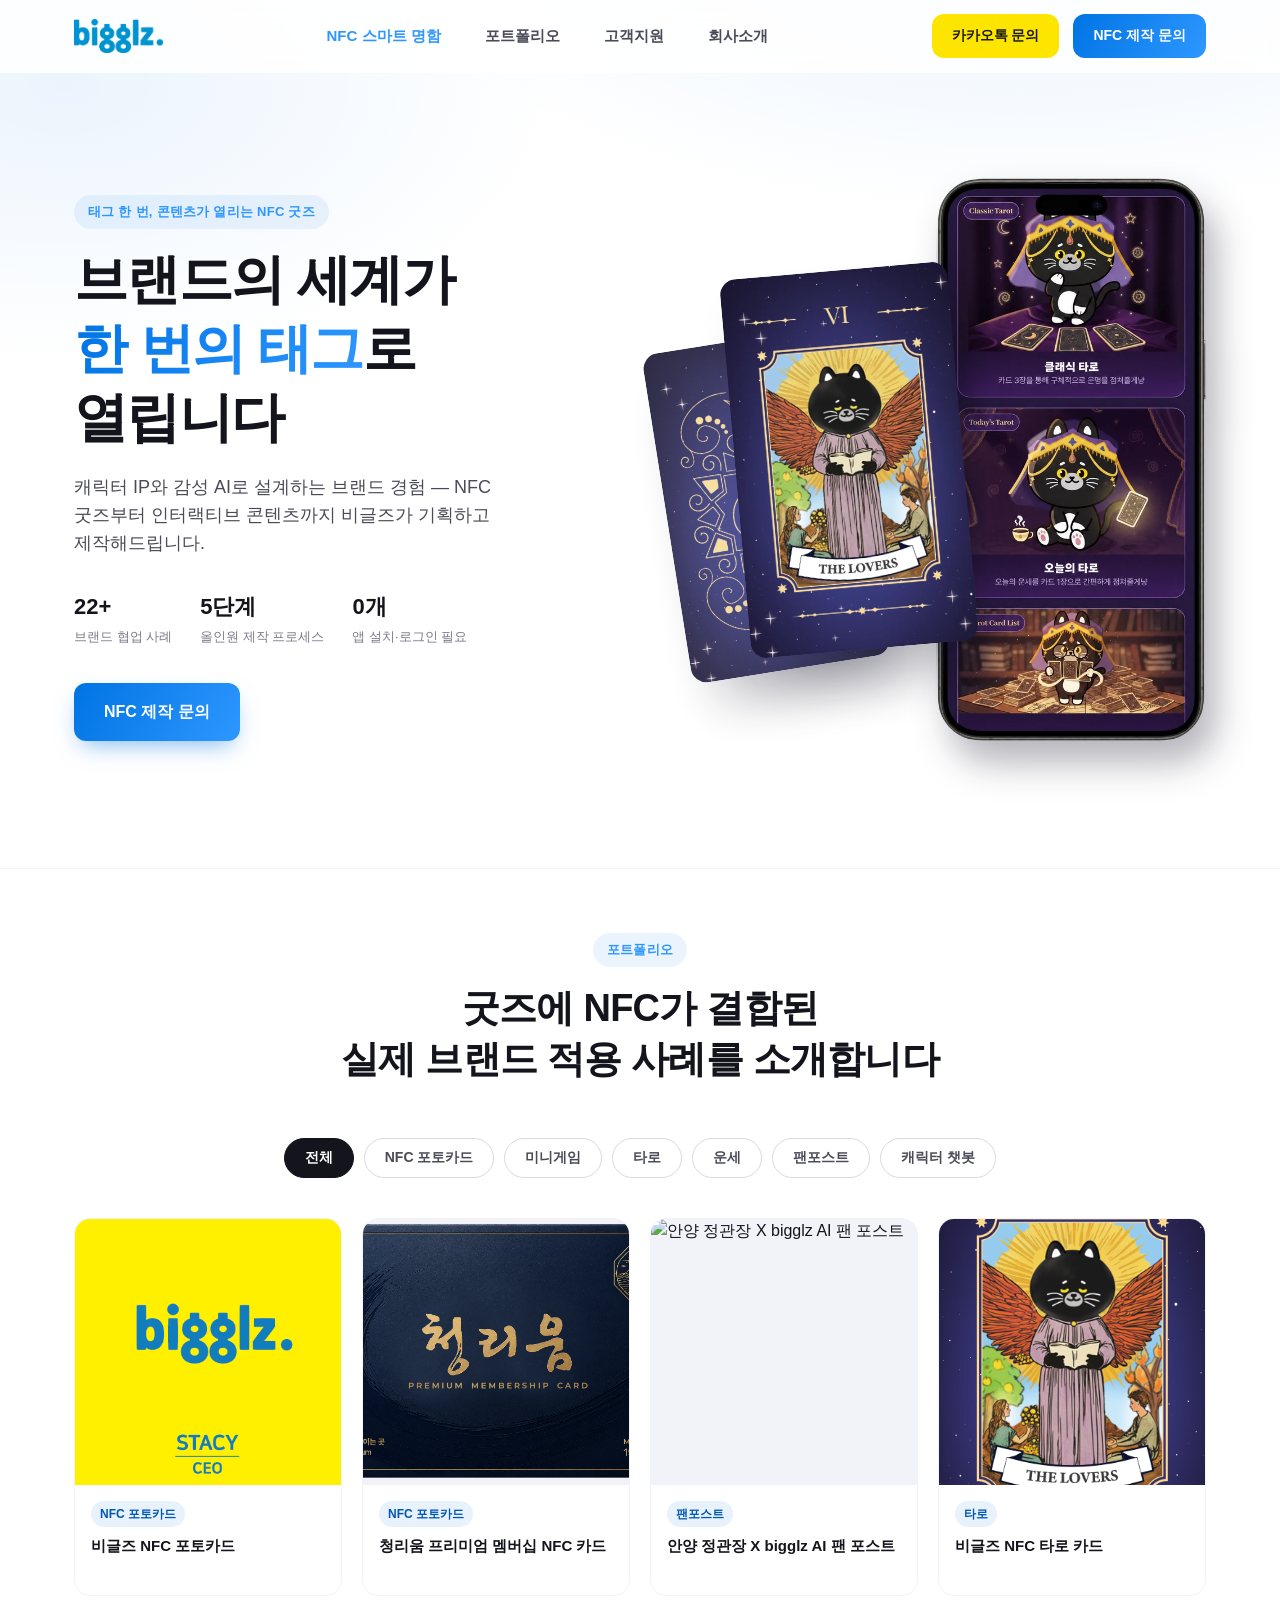
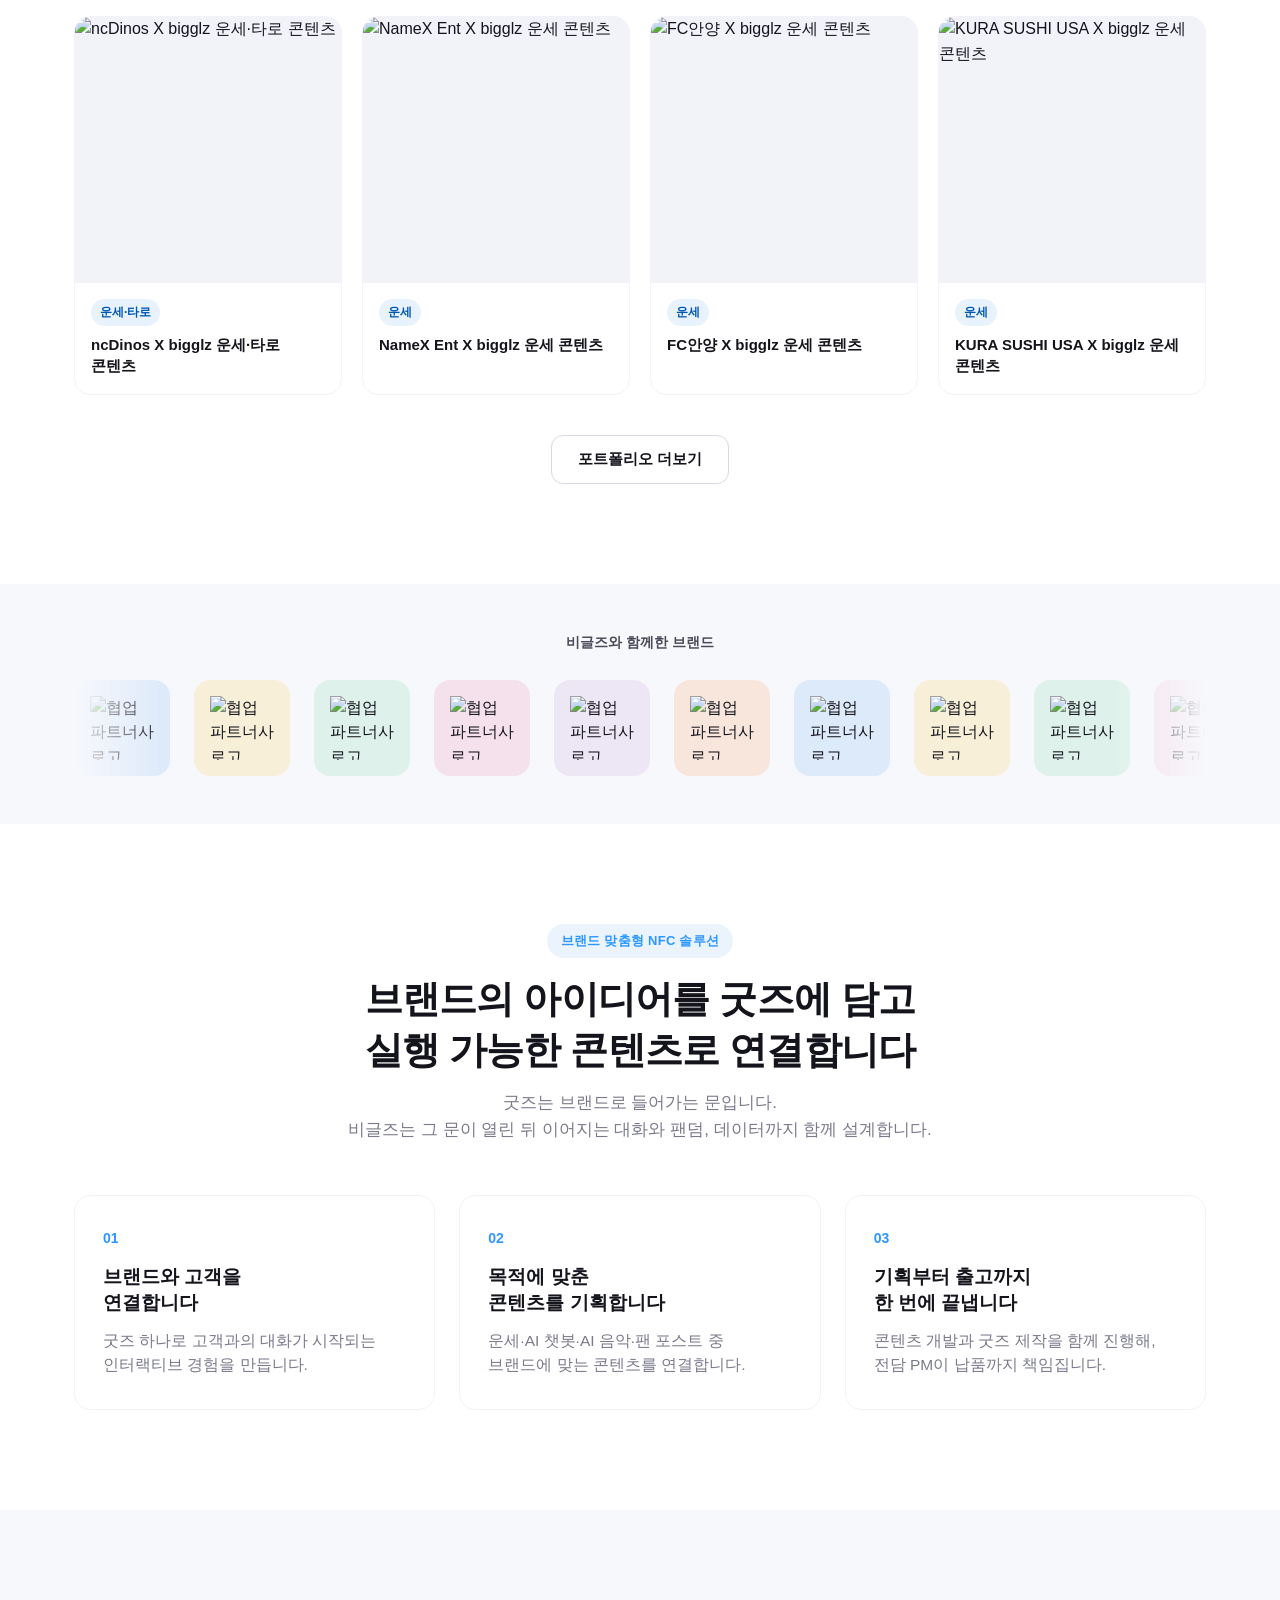
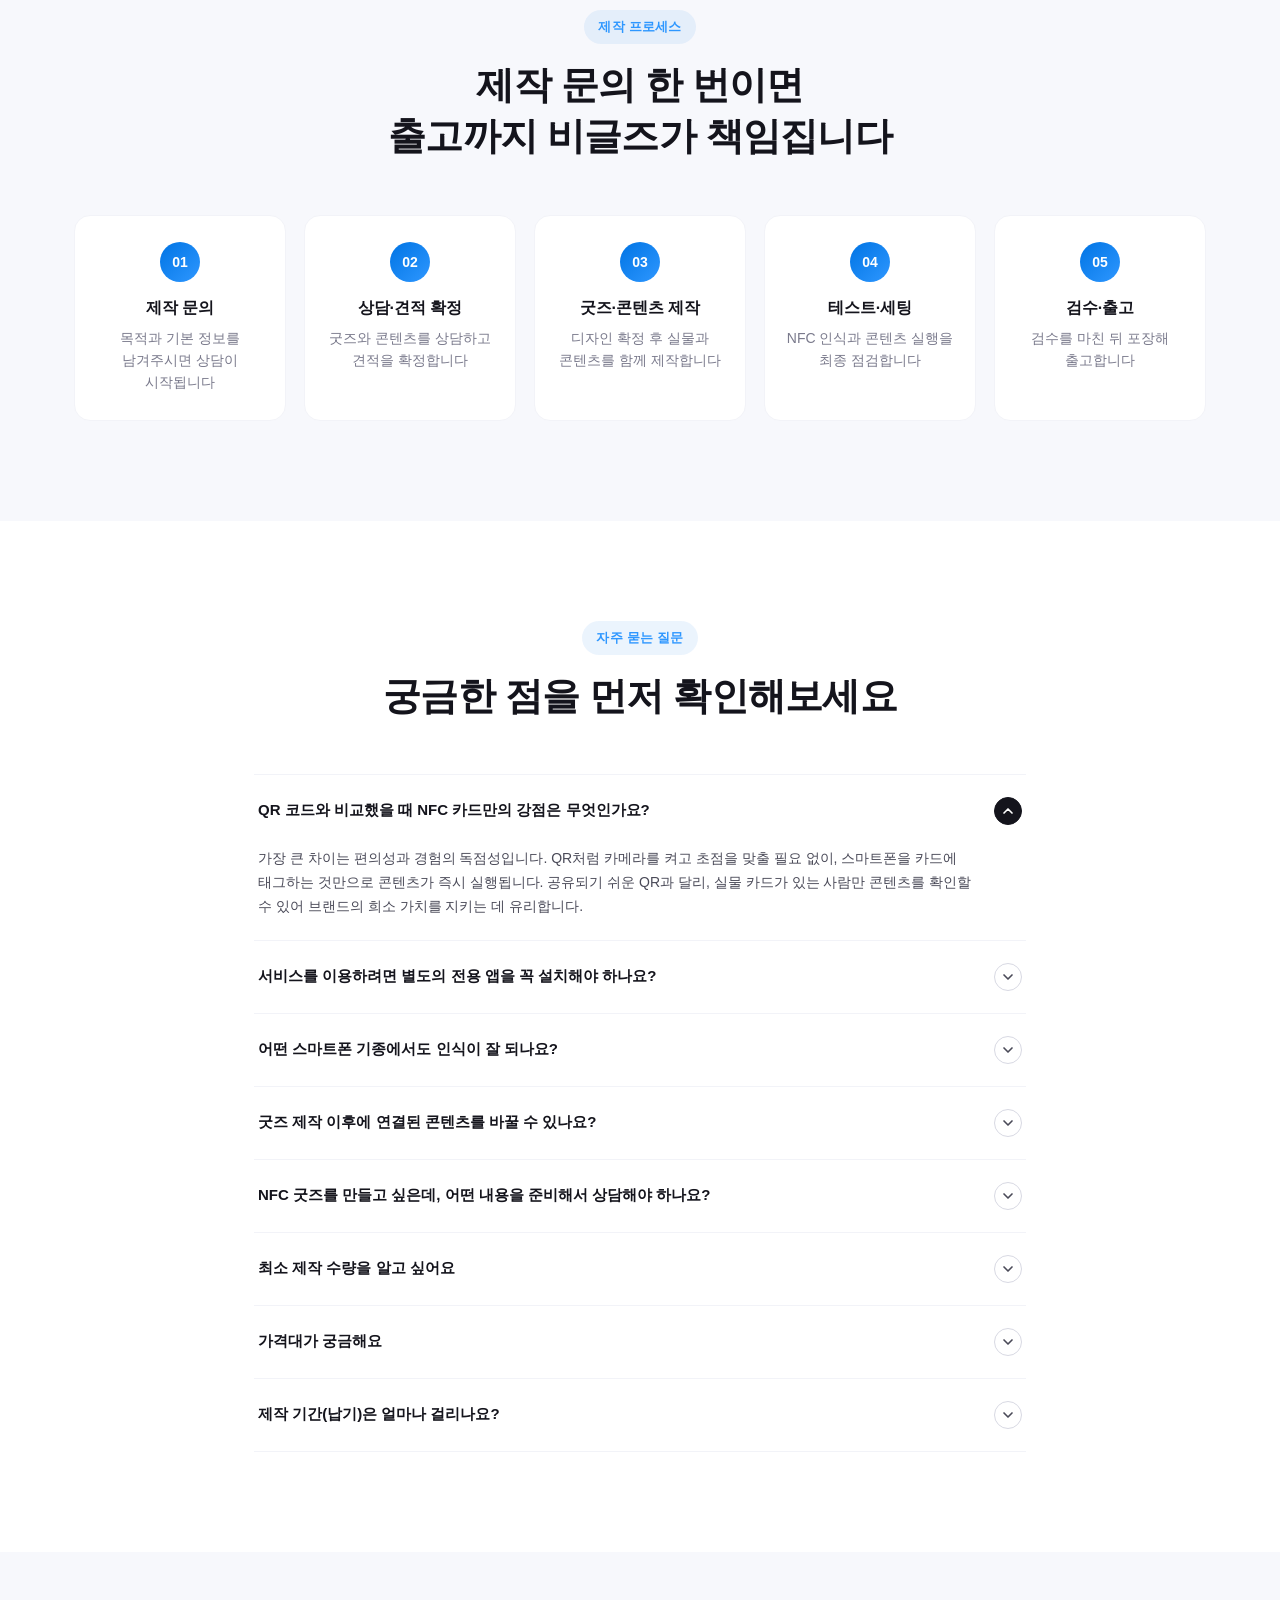
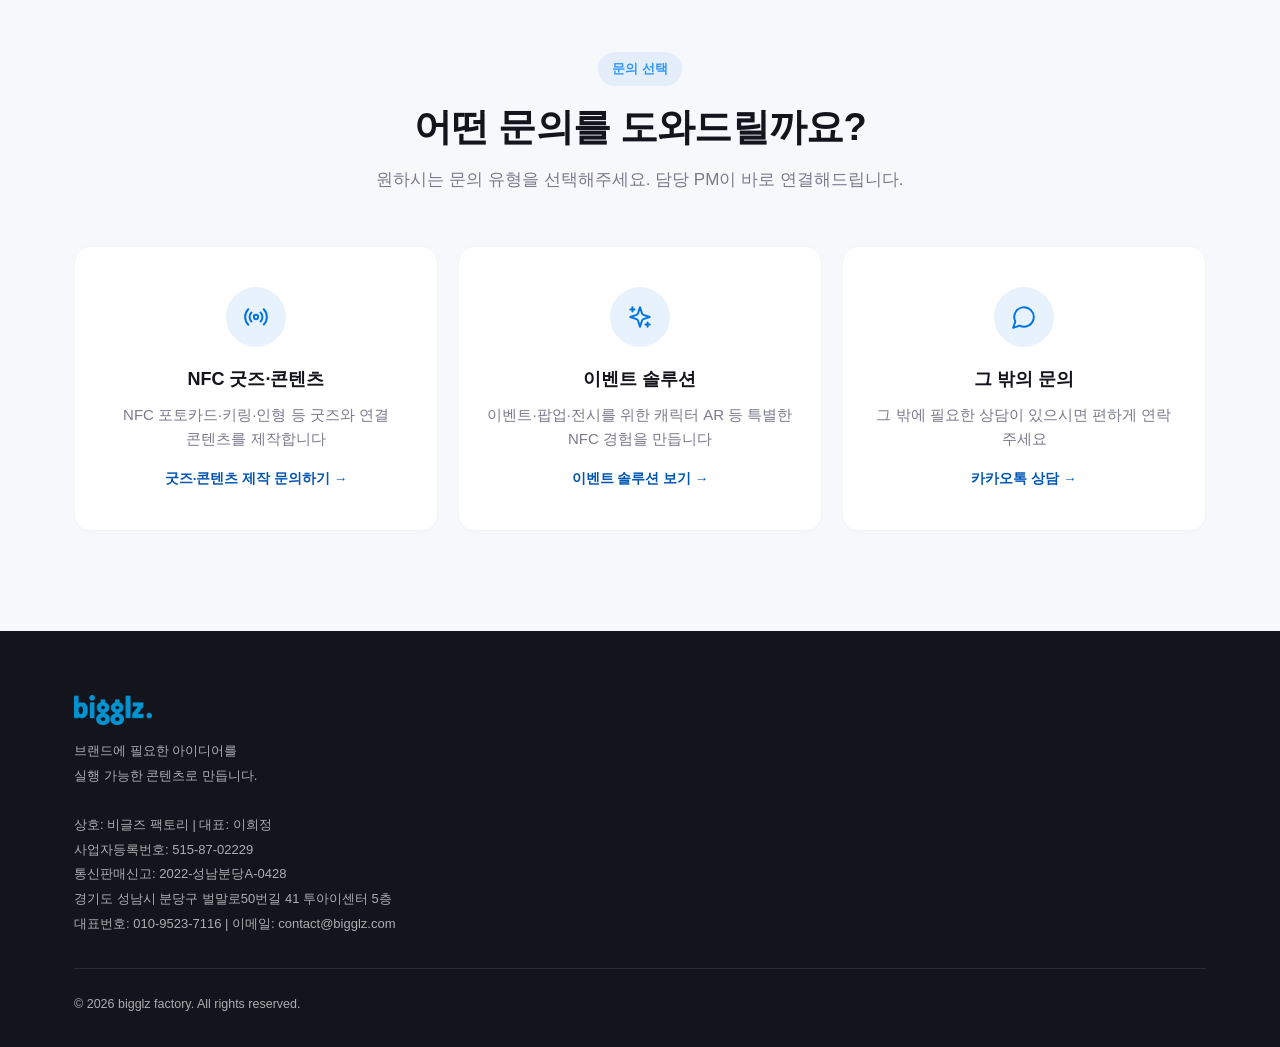
==== commit 51da614a: "refactor(footer): one footer for every page, trim the about CTA box The footer came in two shapes: i" ====
--- a/index.html
+++ b/index.html
@@ -233,36 +233,11 @@
     <div class="footer-top">
       <div class="footer-brand">
         <img src="assets/images/logo-bigglz.png" alt="비글즈">
-        <p>브랜드에 필요한 아이디어를<br>실행 가능한 콘텐츠로 만듭니다.<br><br>상호: 비글즈 팩토리 | 대표: 이희정<br>사업자등록번호: 515-87-02229<br>통신판매신고: 2022-성남분당A-0428<br>경기도 성남시 분당구 벌말로50번길 41<br>투아이센터 5층</p>
-      </div>
-      <div class="footer-col">
-        <h5>서비스</h5>
-        <a href="https://bigglz.net/#mypage" target="_blank" rel="noopener">NFC 스마트 명함</a>
-        <a href="#portfolio">포트폴리오</a>
-        <a href="goods.html">NFC 제작 문의</a>
-        <a href="goods.html">굿즈 제작 문의</a>
-      </div>
-      <div class="footer-col">
-        <h5>고객지원</h5>
-        <a href="support.html">고객지원 센터</a>
-        <a href="support.html#nfc-guide">NFC 가이드</a>
-        <a href="support.html#qna">Q&amp;A</a>
-        <span>대표번호 010-9523-7116</span>
-      </div>
-      <div class="footer-col">
-        <h5>회사</h5>
-        <a href="about.html">회사소개</a>
-        <span>contact@bigglz.com</span>
-        <a href="https://www.instagram.com/bigglz_official" target="_blank" rel="noopener">Instagram</a>
-        <a href="https://bigglzfactory.com" target="_blank" rel="noopener">bigglzfactory.com</a>
+        <p>브랜드에 필요한 아이디어를<br>실행 가능한 콘텐츠로 만듭니다.<br><br>상호: 비글즈 팩토리 | 대표: 이희정<br>사업자등록번호: 515-87-02229<br>통신판매신고: 2022-성남분당A-0428<br>경기도 성남시 분당구 벌말로50번길 41 투아이센터 5층<br>대표번호: 010-9523-7116 | 이메일: <a href="mailto:contact@bigglz.com">contact@bigglz.com</a></p>
       </div>
     </div>
     <div class="footer-bottom">
       <span>© 2026 bigglz factory. All rights reserved.</span>
-      <div class="footer-social">
-        <a href="https://www.instagram.com/bigglz_official" target="_blank" rel="noopener">IG</a>
-        <a href="https://bigglzfactory.com" target="_blank" rel="noopener">WEB</a>
-      </div>
     </div>
   </div>
 </footer>
--- a/assets/css/styles.css
+++ b/assets/css/styles.css
@@ -407,15 +407,11 @@
 
 /* ---------- Footer ---------- */
 footer { background: #14141c; color: rgba(255,255,255,.65); padding: 64px 0 32px; }
-.footer-top { display: grid; grid-template-columns: 1.3fr 1fr 1fr 1fr; gap: 32px; padding-bottom: 40px; border-bottom: 1px solid rgba(255,255,255,.1); }
+.footer-top { display: block; padding-bottom: 32px; border-bottom: 1px solid rgba(255,255,255,.1); }
+.footer-brand { max-width: 560px; }
 .footer-brand img { height: 30px; margin-bottom: 14px; }
 .footer-brand p { font-size: 13px; line-height: 1.9; }
-.footer-col h5 { color: #fff; font-size: 14px; font-weight: 800; margin-bottom: 14px; }
-.footer-col a, .footer-col span { display: block; font-size: 13px; margin-bottom: 10px; }
-.footer-col a:hover { color: #fff; }
 .footer-bottom { display: flex; justify-content: space-between; align-items: center; padding-top: 26px; font-size: 12.5px; flex-wrap: wrap; gap: 12px; }
-.footer-social { display: flex; gap: 14px; }
-.footer-social a { width: 36px; height: 36px; border-radius: 50%; background: rgba(255,255,255,.08); display: flex; align-items: center; justify-content: center; }
 
 .back-to-top { position: fixed; bottom: 28px; right: 28px; width: 48px; height: 48px; border-radius: 50%; background: var(--ink); color: #fff; display: flex; align-items: center; justify-content: center; box-shadow: 0 10px 24px -10px rgba(20,20,28,.5); opacity: 0; pointer-events: none; transition: opacity .2s ease, transform .2s ease; z-index: 150; }
 .back-to-top.show { opacity: 1; pointer-events: auto; }
@@ -437,7 +433,6 @@
   .contact-grid { grid-template-columns: repeat(2, 1fr); }
   .pf-grid { grid-template-columns: repeat(3, 1fr); }
   .process-track { grid-template-columns: repeat(5, 1fr); gap: 10px; }
-  .footer-top { grid-template-columns: 1fr 1fr; }
 }
 /* 헤더가 한 줄에 안 들어가는 폭부터 햄버거로 전환 */
 @media (max-width: 900px) {
@@ -474,8 +469,6 @@
   .process-track { grid-template-columns: 1fr 1fr; }
   .field-row, .pick-grid { grid-template-columns: 1fr 1fr; }
   .inquiry-form { padding: 28px 20px; }
-  .footer-top { grid-template-columns: 1fr; }
-  .footer-bottom { flex-direction: column; align-items: flex-start; }
   .logo-chip { width: 68px; height: 68px; padding: 11px; }
   .logo-track { gap: 16px; }
   .trust-stats { gap: 28px; }
@@ -489,10 +482,6 @@
   .upload-box input[type=file] { font-size: 16px; }
 
   /* 터치 영역 확보: 푸터 링크 44px, 소셜 아이콘 44x44 */
-  .footer-col a { padding: 12px 0; margin-bottom: 0; }
-  .footer-col span { margin-bottom: 14px; }
-  .footer-social { gap: 12px; }
-  .footer-social a { width: 44px; height: 44px; }
 }
 @media (max-width: 480px) {
   /* 전화번호·이메일은 길어서 2열에선 앞부분이 안 보임 */
@@ -549,7 +538,6 @@
 .about-cta-box h3 { font-size: clamp(22px, 3vw, 30px); font-weight: 800; line-height: 1.35; }
 .about-cta-box > p { margin-top: 14px; color: rgba(255,255,255,.72); font-size: 16px; }
 .about-cta-box .event-cta { margin-top: 30px; }
-.about-bizinfo { margin-top: 32px; padding-top: 24px; border-top: 1px solid rgba(255,255,255,.12); font-size: 12.5px; color: rgba(255,255,255,.55); line-height: 1.75; }
 
 /* --- 고객지원 --- */
 .support-hero { padding: 120px 0 40px; background: radial-gradient(1000px 460px at 80% -10%, rgba(0,116,228,.10), transparent 60%); }
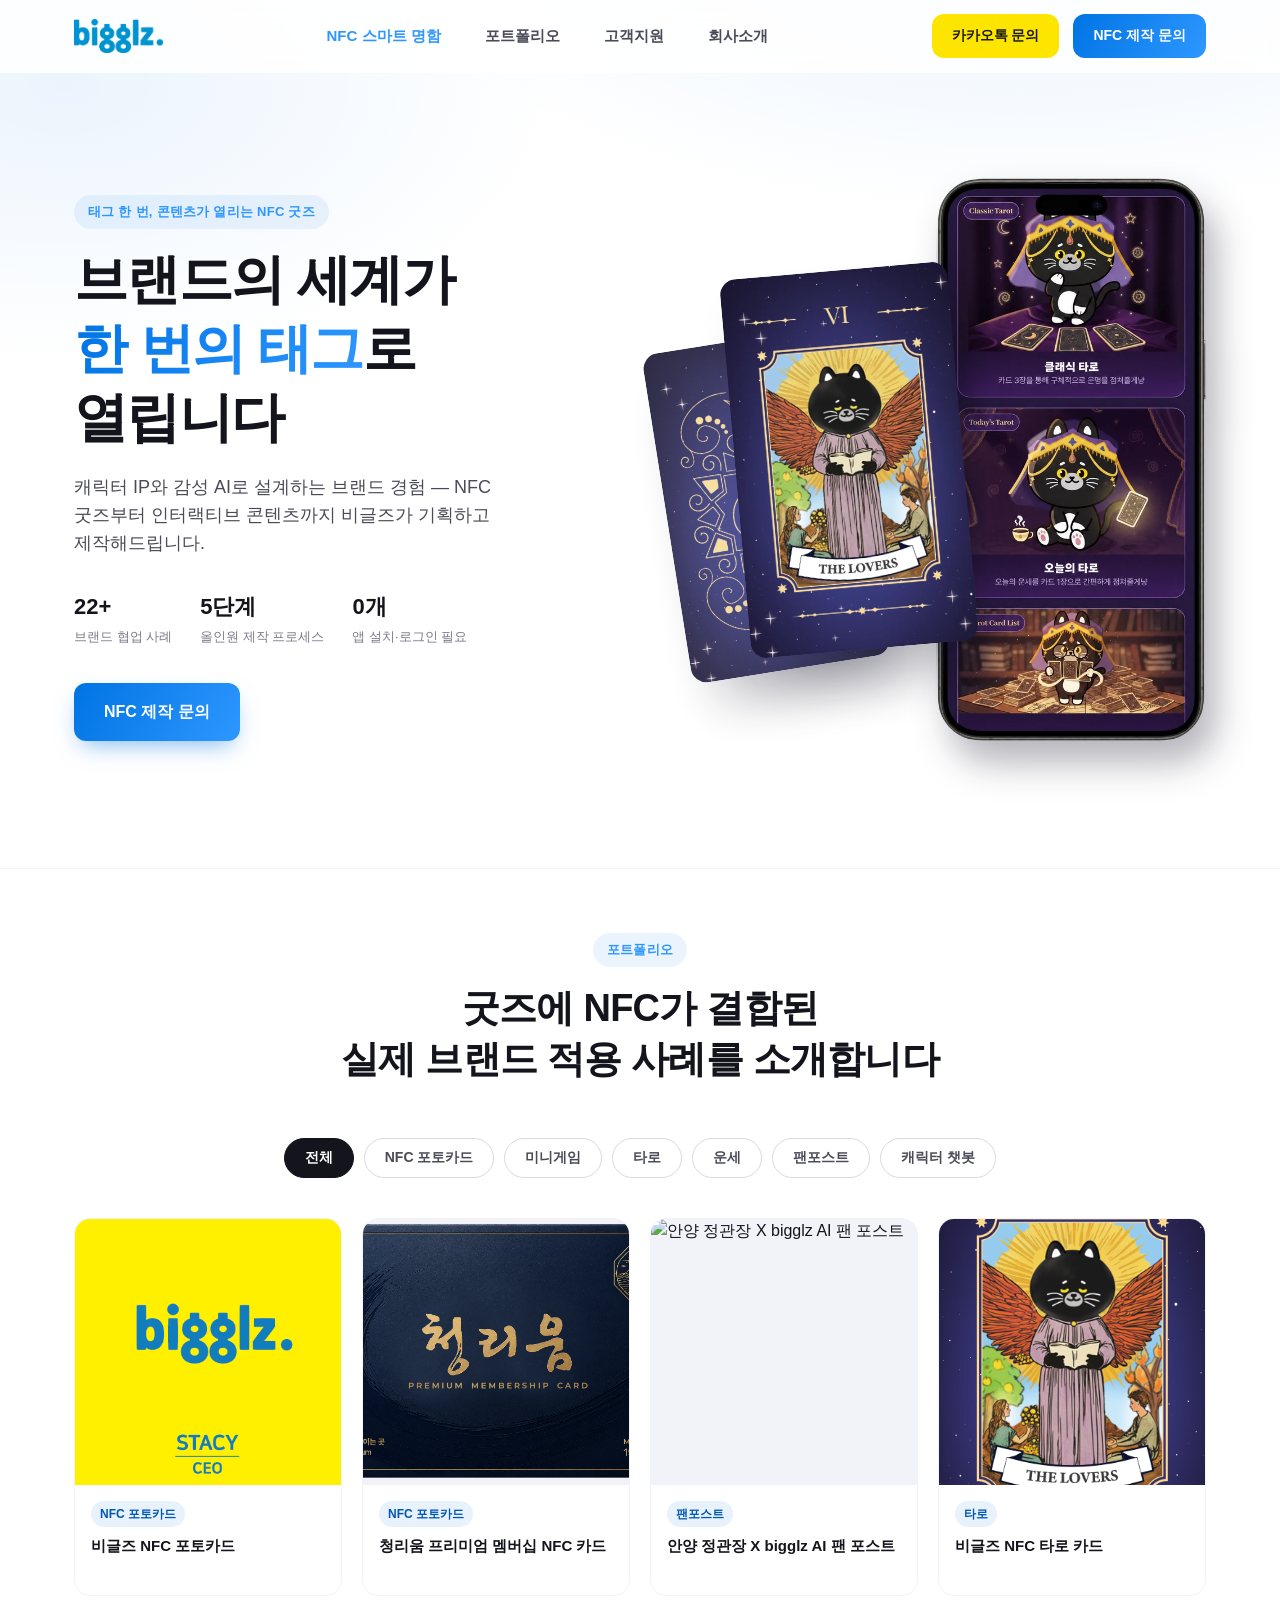
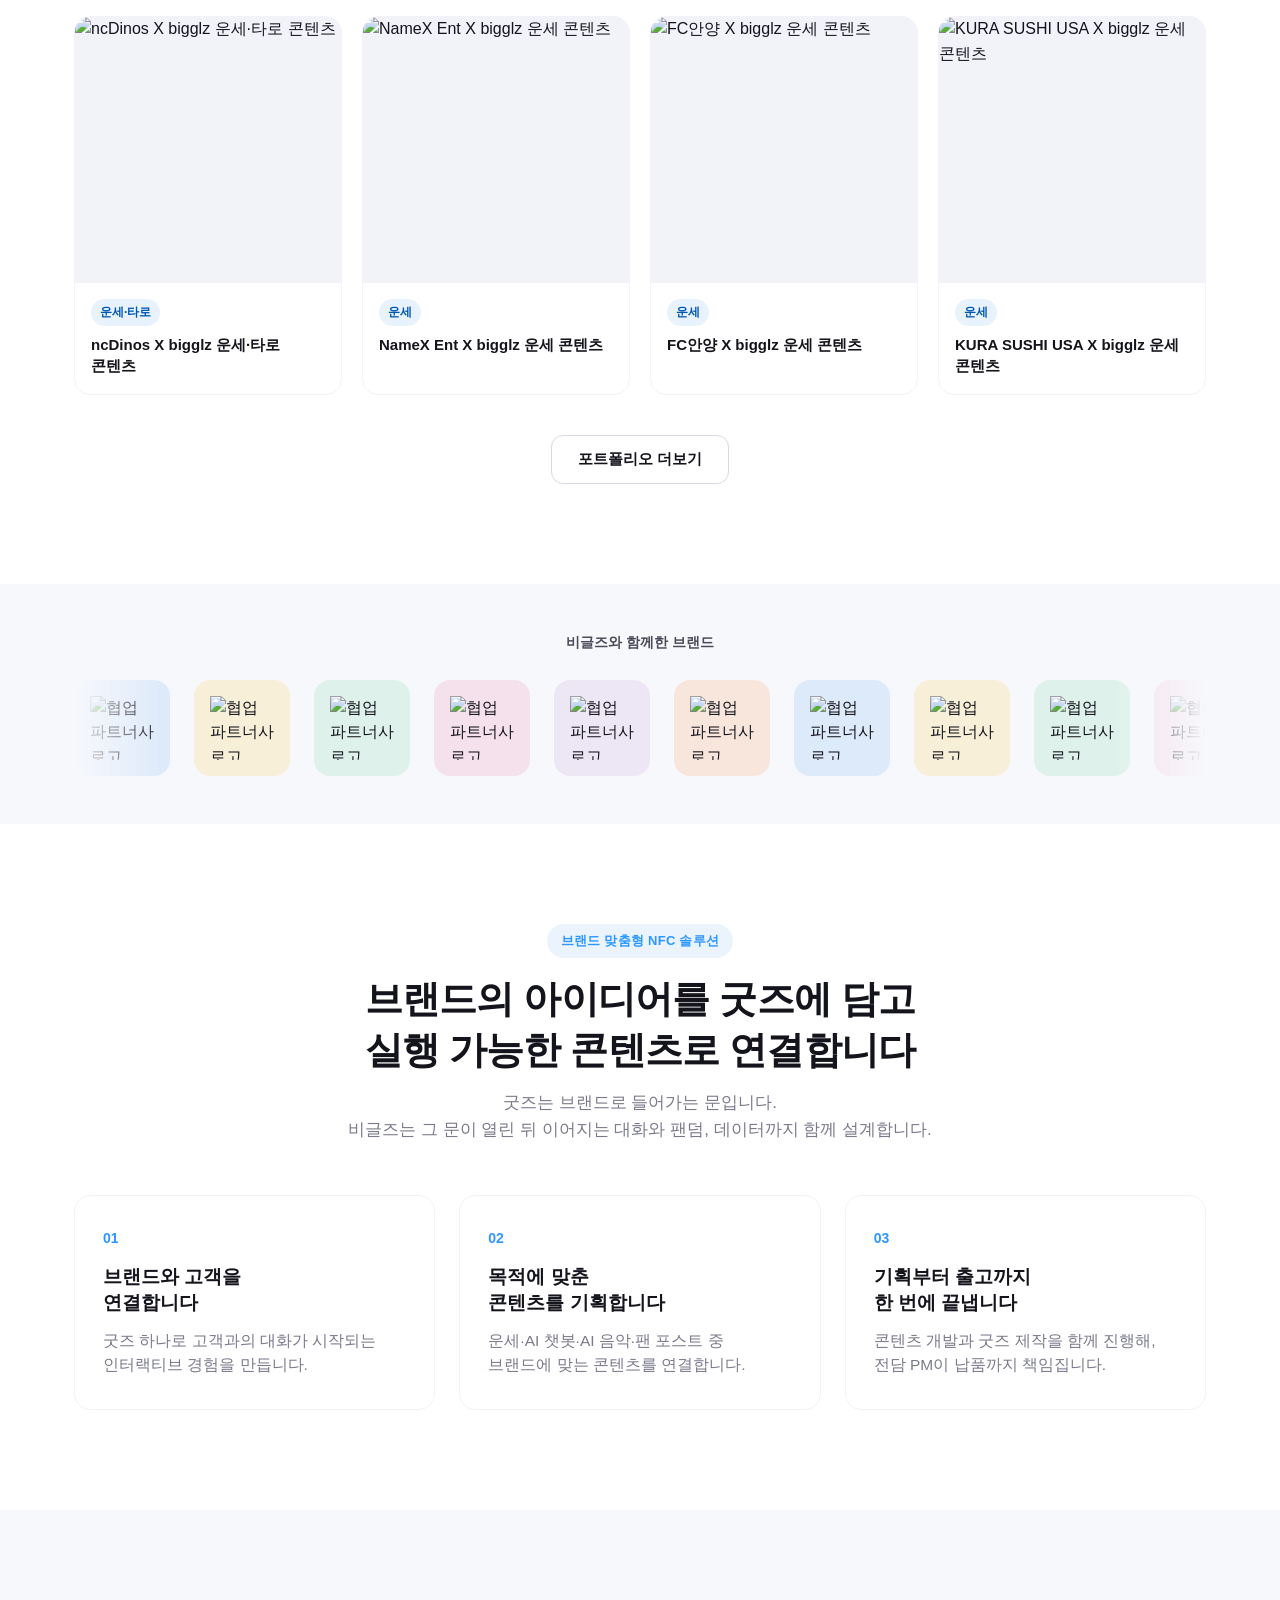
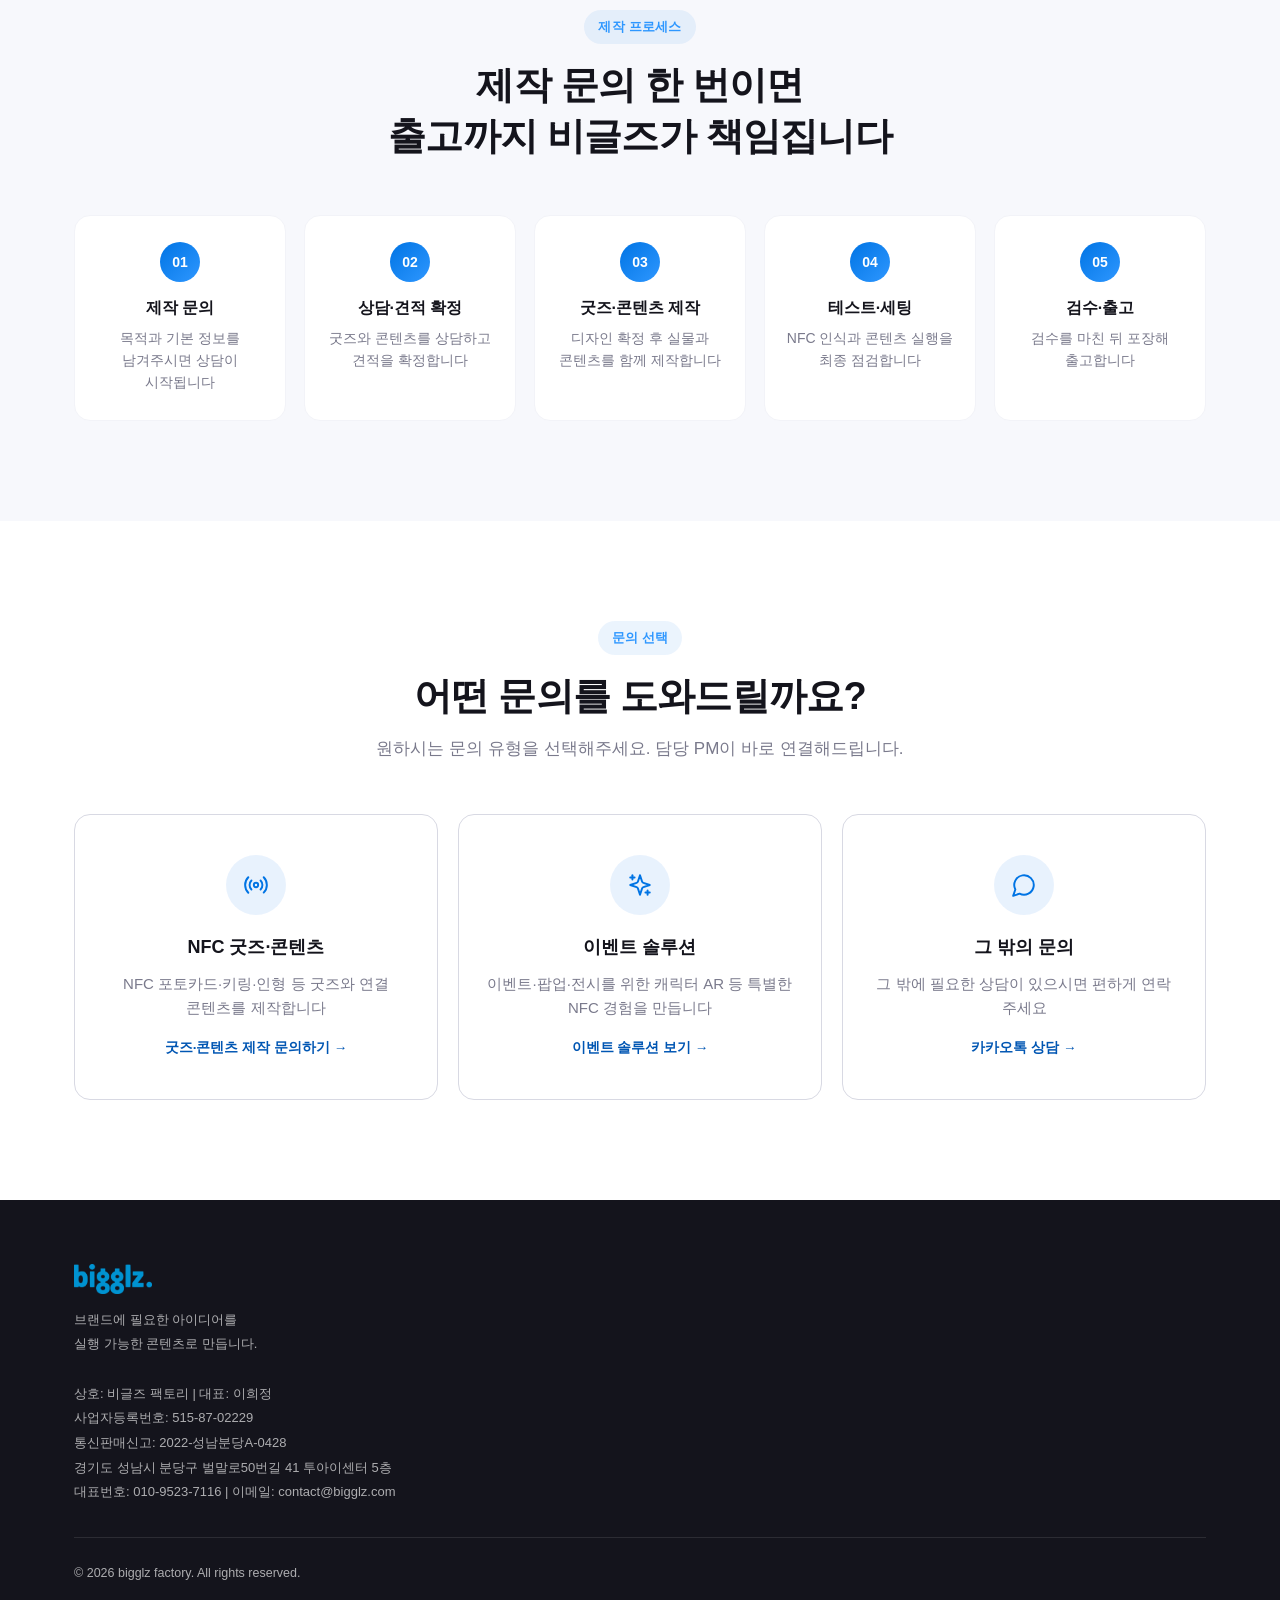
==== commit 59f703c8: "refactor(faq): keep the FAQ on the support page only Remove the FAQ section from index.html and the " ====
--- a/index.html
+++ b/index.html
@@ -169,15 +169,6 @@
   </section>
 
   <!-- FAQ -->
-  <section class="faq section-pad" id="faq">
-    <div class="container">
-      <div class="section-head">
-        <span class="eyebrow">자주 묻는 질문</span>
-        <h2>궁금한 점을 먼저 확인해보세요</h2>
-      </div>
-      <div id="faqList"></div>
-    </div>
-  </section>
 
   <!-- CONTACT HUB (문의 종류 선택) -->
   <section class="contact-hub section-pad" id="contact">
--- a/assets/css/styles.css
+++ b/assets/css/styles.css
@@ -56,7 +56,7 @@
 
 .container { max-width: var(--container); margin: 0 auto; padding: 0 24px; }
 section { position: relative; }
-#portfolio, #process, #faq, #goods-entry, #contact, #event, #nfc-guide, #qna { scroll-margin-top: 88px; }
+#portfolio, #process, #goods-entry, #contact, #event, #nfc-guide, #qna { scroll-margin-top: 88px; }
 
 .eyebrow {
   display: inline-flex; align-items: center; gap: 6px;
@@ -331,9 +331,11 @@
 .faq-a p { padding: 0 48px 22px 4px; color: var(--gray-700); font-size: 14px; line-height: 1.7; white-space: pre-line; }
 
 /* ---------- Contact hub (문의 종류 선택) ---------- */
-.contact-hub { background: var(--surface-2); }
+.contact-hub { background: var(--surface-1); }
 .contact-grid { display: grid; grid-template-columns: repeat(3, 1fr); gap: 20px; }
 .contact-card { display: flex; flex-direction: column; align-items: center; text-align: center; background: var(--surface-1); border: 1px solid var(--surface-line); border-radius: var(--r-md); padding: 40px 28px; transition: box-shadow .2s ease, transform .2s ease, border-color .2s ease; }
+/* 섹션이 흰색이라 기본 --surface-line 테두리로는 카드 경계가 안 보임 */
+.contact-hub .contact-card { border-color: var(--gray-300); }
 .contact-card:hover { transform: translateY(-4px); box-shadow: var(--shadow-md); border-color: var(--nfc); }
 .contact-card .cc-icon { width: 60px; height: 60px; border-radius: 50%; background: rgba(0,116,228,.09); color: var(--brand); display: flex; align-items: center; justify-content: center; margin-bottom: 20px; transition: background .2s ease; }
 .contact-card .cc-icon svg { width: 26px; height: 26px; display: block; }
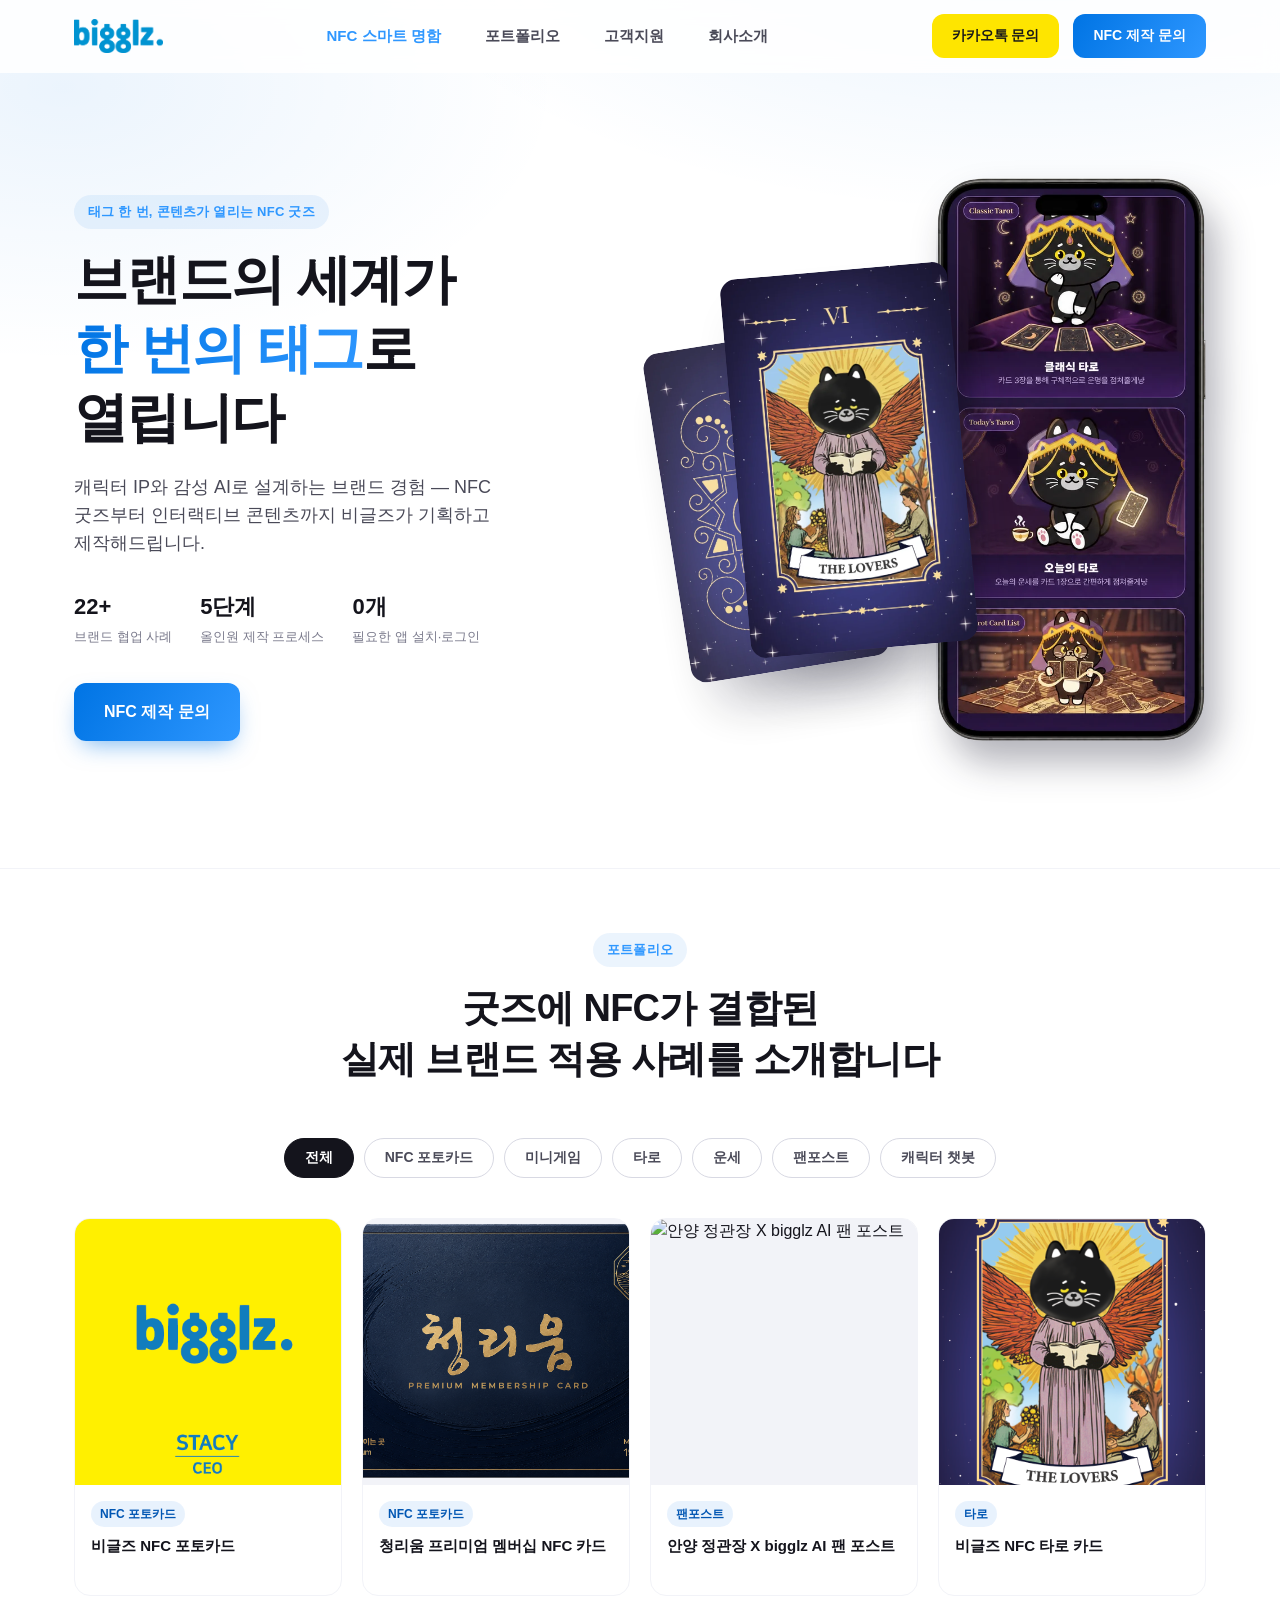
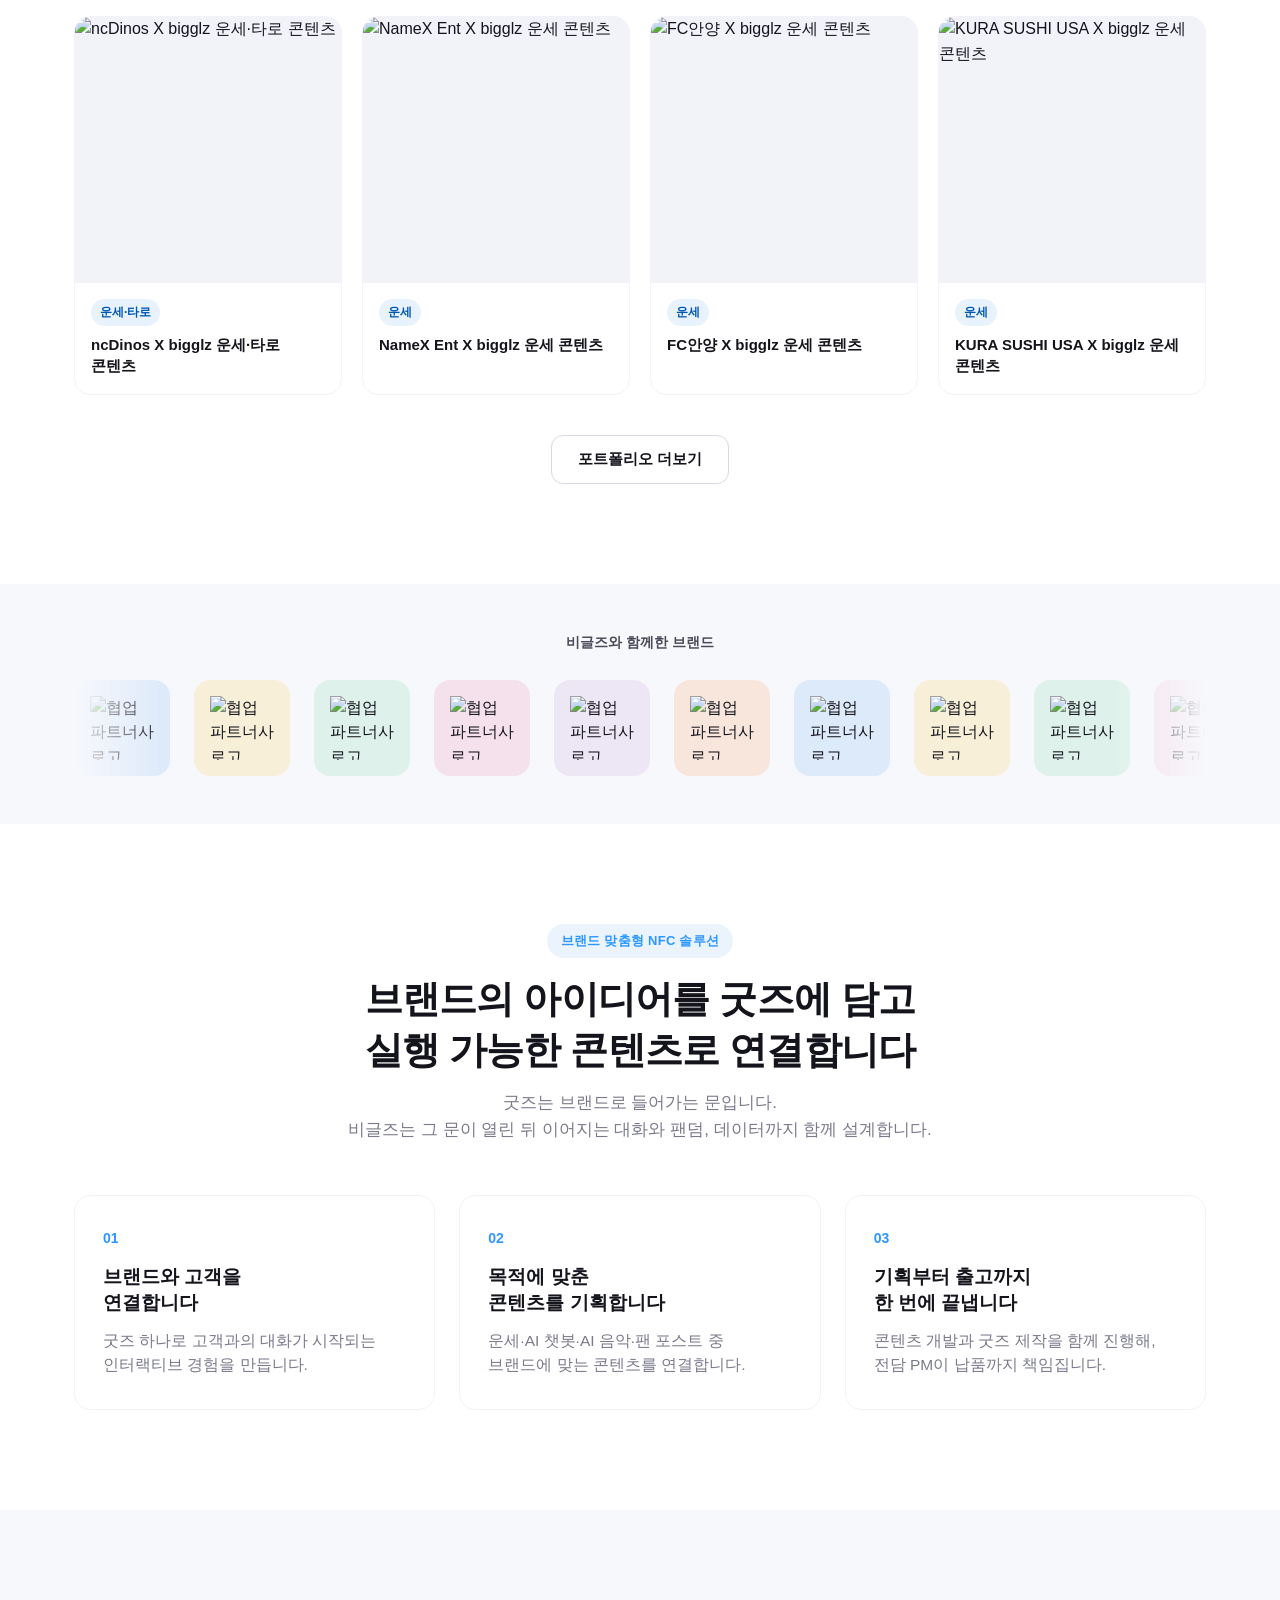
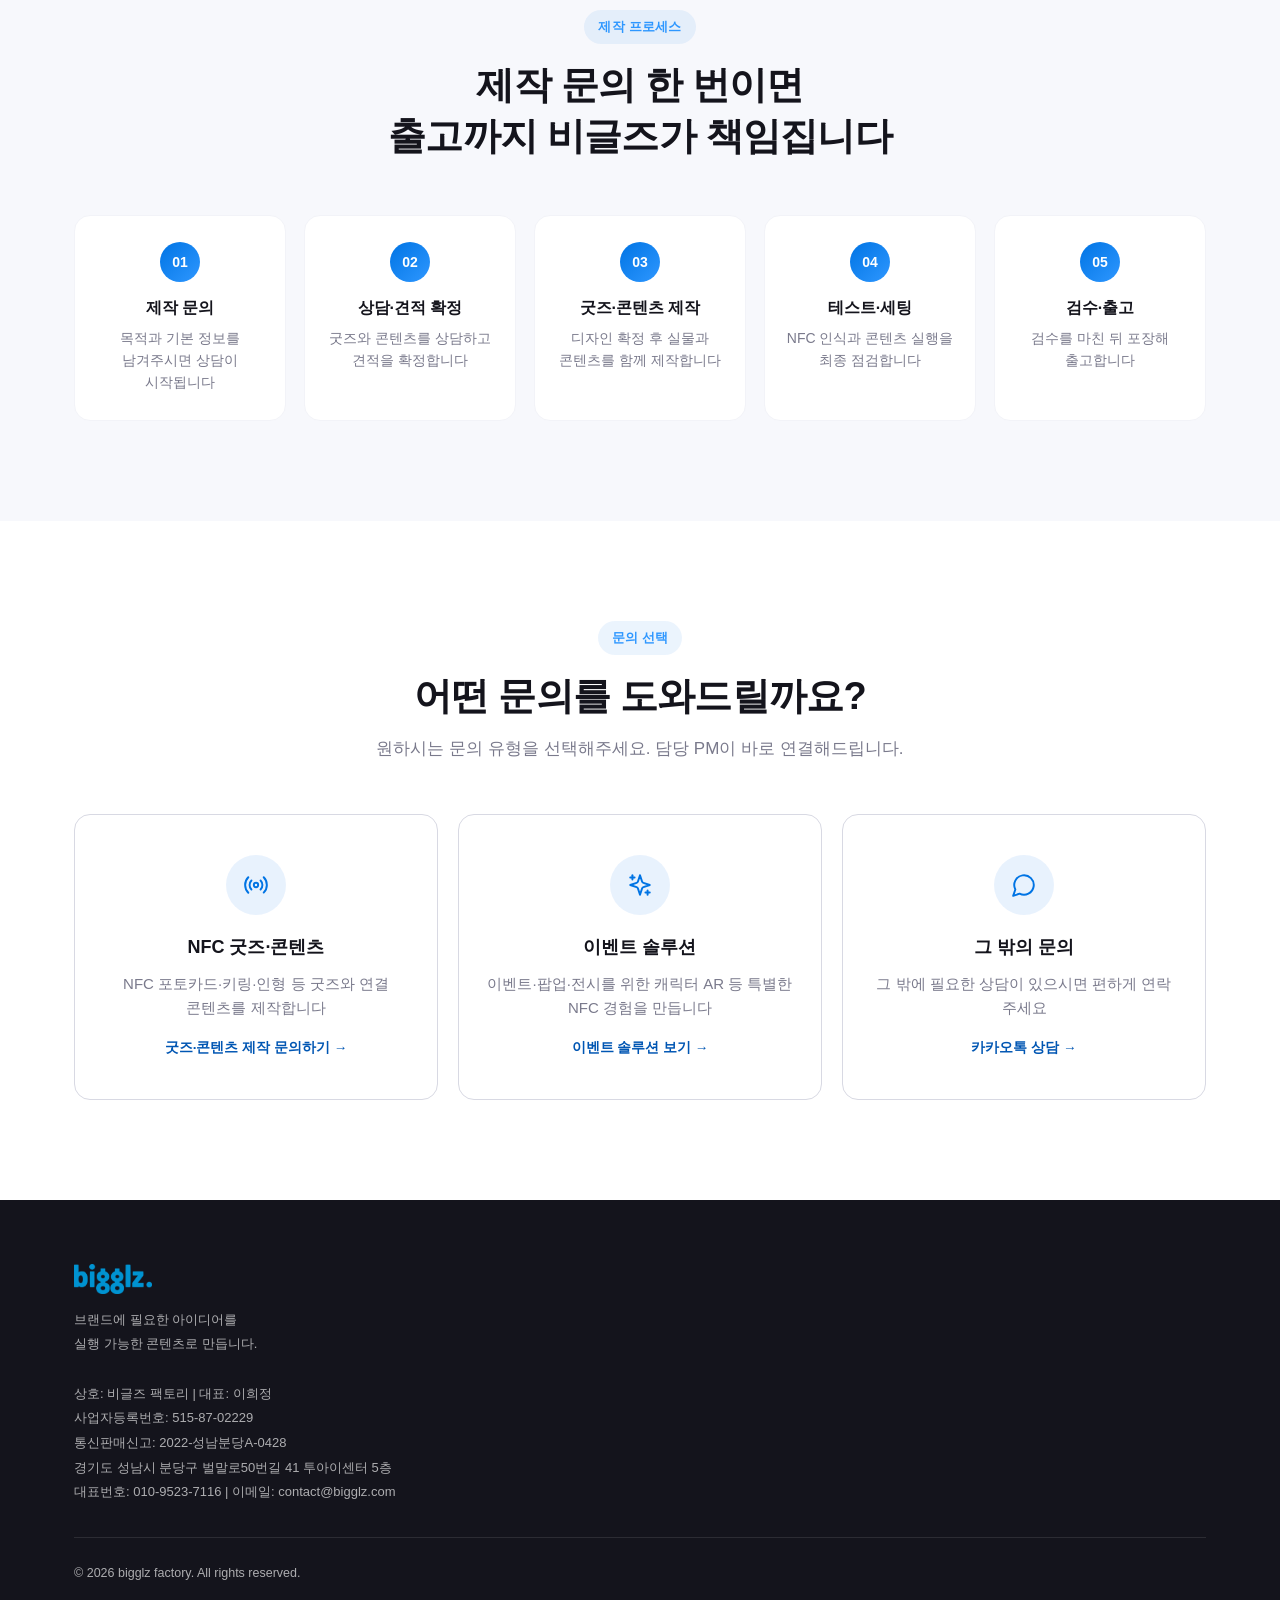
==== commit 754bccb3: "style(hero): reword the third stat and tighten the mobile stat spacing "앱 설치·로그인 필요" next to a 0 rea" ====
--- a/index.html
+++ b/index.html
@@ -49,7 +49,7 @@
         <div class="hero-stats">
           <div><b>22+</b><span>브랜드 협업 사례</span></div>
           <div><b>5단계</b><span>올인원 제작 프로세스</span></div>
-          <div><b>0개</b><span>앱 설치·로그인 필요</span></div>
+          <div><b>0개</b><span>필요한 앱 설치·로그인</span></div>
         </div>
         <div class="hero-cta">
           <a href="goods.html" class="btn btn-primary btn-lg">NFC 제작 문의</a>
--- a/assets/css/styles.css
+++ b/assets/css/styles.css
@@ -78,6 +78,10 @@
   white-space: nowrap;
 }
 .btn:active { transform: translateY(1px); }
+/* 비활성 버튼에 hover 효과가 남으면 눌릴 것처럼 보인다 — 전부 끈다 */
+.btn:disabled,
+.btn[disabled] { opacity: .45; cursor: not-allowed; box-shadow: none; transform: none; filter: none; }
+.btn:disabled:hover { filter: none; box-shadow: none; }
 .btn-primary { background: linear-gradient(120deg, var(--brand), var(--nfc)); color: #fff; box-shadow: 0 10px 24px -8px rgba(0,116,228,.55); }
 .btn-primary:hover { box-shadow: 0 14px 30px -6px rgba(0,116,228,.6); }
 .btn-ghost { background: var(--surface-1); color: var(--ink); border: 1.5px solid var(--gray-300); }
@@ -105,17 +109,9 @@
 .header-actions .btn { padding: 11px 20px; font-size: 14px; }
 /* 오른쪽 버튼 문구가 페이지마다 달라(NFC 제작 문의 / ← 홈으로) 폭이 어긋나면
    페이지를 옮길 때 내비게이션 전체가 좌우로 밀린다 — 둘의 폭을 맞춰 고정한다 */
-.header-actions .btn-primary,
-.header-actions .btn-home { min-width: 124px; }
-.header-actions .btn-primary,
-.mobile-nav .btn-primary {
-  box-shadow: none;
-}
-.header-actions .btn-primary:hover,
-.mobile-nav .btn-primary:hover {
-  box-shadow: none;
-  filter: brightness(1.06);
-}
+.header-actions .btn-primary { min-width: 124px; }
+.header-actions .btn-primary { box-shadow: none; }
+.header-actions .btn-primary:hover { box-shadow: none; filter: brightness(1.06); }
 .btn-kakao { background: #FEE500; color: #191919; }
 .btn-kakao:hover { background: #fada00; }
 .menu-toggle { display: none; width: 40px; height: 40px; align-items: center; justify-content: center; }
@@ -130,7 +126,6 @@
 .mobile-nav a { display: block; padding: 16px 4px; font-size: 17px; font-weight: 700; border-bottom: 1px solid var(--gray-100); }
 .mobile-nav a.is-nfc { color: var(--nfc); }
 .mobile-nav a.is-nfc:hover { color: var(--nfc-dark); }
-.mobile-nav .btn { margin-top: 24px; }
 
 /* ---------- Hero ---------- */
 .hero { padding: 168px 0 var(--pad-section); background: radial-gradient(1100px 500px at 80% -10%, rgba(0,116,228,.10), transparent 60%), radial-gradient(900px 500px at 5% 10%, rgba(0,116,228,.08), transparent 55%); }
@@ -205,10 +200,6 @@
   50%     { transform: rotate(-5deg) translate(0,3px); }
 }
 @keyframes tapWave { 0% { transform: scale(.45); opacity: .8; } 70% { opacity: .18; } 100% { transform: scale(2.8); opacity: 0; } }
-@media (prefers-reduced-motion: reduce) {
-  .card-stack *, .phone-mock, .tap-waves span { animation: none !important; }
-  .tap-waves span:first-child { opacity: .3; transform: scale(2.2); } /* 파동은 가장 큰 상태 하나만 정적으로 */
-}
 
 /* ---------- Trust bar ---------- */
 .trust-bar { padding: 48px 0; background: var(--surface-2); }
@@ -277,9 +268,6 @@
   position: absolute; top: 0; left: 0; right: 0; bottom: 0; background: #fff;
   overflow-y: auto; -webkit-overflow-scrolling: touch; animation: pfUp .3s cubic-bezier(.2,.8,.2,1);
 }
-@media (min-width: 900px) {
-  .pf-modal-panel { top: 40px; bottom: 40px; left: 0; right: 0; width: min(920px, calc(100% - 48px)); margin: 0 auto; border-radius: var(--r-lg); box-shadow: 0 40px 90px -24px rgba(10,12,24,.55); }
-}
 @keyframes pfFade { from { opacity: 0; } to { opacity: 1; } }
 @keyframes pfUp { from { opacity: 0; transform: translateY(22px); } to { opacity: 1; transform: translateY(0); } }
 
@@ -351,10 +339,12 @@
 
 /* ---------- Inquiry form (goods inquiry) ---------- */
 .inquiry { background: var(--surface-2); }
-.inquiry-head { text-align: center; max-width: 620px; margin: 0 auto 20px; }
+.inquiry-head { text-align: center; max-width: 620px; margin: 0 auto 28px; }
 .inquiry-head .eyebrow { background: rgba(0,116,228,.08); color: var(--brand); }
 .inquiry-head h2 { font-size: clamp(24px, 3vw, 32px); font-weight: 800; }
 .inquiry-head p { margin-top: 12px; color: var(--gray-500); }
+/* max-width는 .inquiry-form과 같은 760px — 문장 오른쪽 끝이 폼 모서리와 맞는다 */
+.inquiry-note-top { max-width: 760px; margin: 0 auto 10px; text-align: right; font-size: 13px; color: var(--gray-500); }
 
 .inquiry-form { max-width: 760px; margin: 0 auto; background: var(--surface-1); border-radius: var(--r-lg); padding: 44px; box-shadow: var(--shadow-lg); border: 1px solid var(--surface-line); }
 .form-section { padding-top: 32px; margin-top: 24px; border-top: 1px solid var(--gray-100); }
@@ -363,7 +353,8 @@
 
 .field { margin-bottom: 22px; }
 .field label { display: block; font-size: 13.5px; font-weight: 700; margin-bottom: 9px; }
-.field label .req { color: var(--nfc); }
+/* 라벨 밖(상단 안내 문장)에서도 같은 색이 나오도록 독립 규칙으로 둔다 */
+.req { color: var(--nfc); font-weight: 700; }
 .field input[type=text], .field input[type=tel], .field input[type=email], .field input[type=date], .field textarea {
   width: 100%; padding: 14px 16px; border-radius: var(--r-sm); border: 1.5px solid var(--gray-300); font-size: 15px; background: var(--surface-1);
   transition: border-color .15s ease;
@@ -397,6 +388,8 @@
 .upload-filename { margin-top: 8px; font-size: 13px; font-weight: 700; color: var(--ink); }
 
 .inquiry-form .btn-block { margin-top: 8px; }
+/* min-height로 자리를 잡아둬야 문구가 나타났다 사라질 때 버튼이 흔들리지 않는다 */
+.submit-hint { margin-top: 10px; text-align: center; font-size: 13px; color: var(--gray-500); min-height: 18px; }
 
 .form-success { display: none; text-align: center; padding: 30px 0; }
 .form-success.show { display: block; }
@@ -421,27 +414,101 @@
 
 .sticky-cta { display: none; }
 
-/* ---------- Responsive ---------- */
-/* 1025~1240px: 히어로가 2열이라 오른쪽 컬럼이 520px 장면보다 좁다 → 장면 축소 */
+
+/* ================= 회사소개 / 고객지원 서브페이지 ================= */
+.grad { background: linear-gradient(120deg, var(--brand), var(--nfc)); -webkit-background-clip: text; background-clip: text; color: transparent; }
+
+/* --- 회사소개 --- */
+.about-hero { padding: 132px 0 80px; background: radial-gradient(1000px 460px at 80% -10%, rgba(0,116,228,.10), transparent 60%), radial-gradient(800px 460px at 5% 10%, rgba(0,116,228,.07), transparent 55%); }
+/* 리드 문단이 이 안에 있어 부모 폭(640px)에 갇힘 — 아래 .about-desc와 같은 720px로 */
+.about-hero .section-head { max-width: 720px; margin-bottom: 0; }
+.about-hero .about-lead { max-width: 720px; margin: 0 auto; text-align: center; font-size: 18px; color: var(--gray-700); }
+.about-hero .about-desc { max-width: 720px; margin: 20px auto 0; text-align: center; font-size: 15.5px; line-height: 1.75; color: var(--gray-500); }
+.about-stats { margin-top: 48px; }
+.about-news { background: var(--surface-2); }
+.news-grid { display: grid; grid-template-columns: repeat(3, 1fr); gap: 20px; }
+.news-card { display: flex; flex-direction: column; background: var(--surface-1); border: 1px solid var(--surface-line); border-radius: var(--r-md); overflow: hidden; transition: box-shadow .2s ease, transform .2s ease, border-color .2s ease; }
+.news-card:hover { transform: translateY(-4px); box-shadow: var(--shadow-md); border-color: var(--nfc); }
+.news-thumb { aspect-ratio: 16 / 9; background: var(--gray-100); overflow: hidden; }
+.news-thumb img { width: 100%; height: 100%; object-fit: cover; transition: transform .3s ease; }
+.news-card:hover .news-thumb img { transform: scale(1.05); }
+.news-body { display: flex; flex-direction: column; flex-grow: 1; padding: 22px 22px 24px; }
+.news-meta { display: flex; align-items: center; gap: 10px; margin-bottom: 14px; }
+.news-outlet { font-size: 12px; font-weight: 800; color: var(--nfc-dark); background: rgba(0,116,228,.08); padding: 4px 11px; border-radius: 999px; }
+.news-date { font-size: 12.5px; font-weight: 600; color: var(--gray-500); }
+.news-card h3 { font-size: 16px; font-weight: 800; line-height: 1.45; flex-grow: 1; }
+.news-go { margin-top: 18px; font-size: 13px; font-weight: 800; color: var(--nfc-dark); }
+.about-cta-box { background: var(--surface-dark); color: #fff; border-radius: var(--r-lg); padding: 60px 32px; text-align: center; }
+.about-cta-box h3 { font-size: clamp(22px, 3vw, 30px); font-weight: 800; line-height: 1.35; }
+.about-cta-box > p { margin-top: 14px; color: rgba(255,255,255,.72); font-size: 16px; }
+.about-cta-box .event-cta { margin-top: 30px; }
+
+/* --- 고객지원 --- */
+.support-hero { padding: 120px 0 16px; background: radial-gradient(1000px 460px at 80% -10%, rgba(0,116,228,.10), transparent 60%); }
+/* 전역 .section-head의 52px 하단 여백은 카드가 딸린 섹션용 — 여기선 히어로 padding이 그 역할을 한다 */
+.support-hero .section-head { margin-bottom: 0; }
+
+.nfc-guide { background: var(--surface-1); }
+.guide-tabs { display: flex; gap: 10px; justify-content: center; margin-bottom: 36px; }
+.guide-tab { padding: 12px 26px; border-radius: 999px; border: 1.5px solid var(--gray-300); background: var(--surface-1); font-weight: 700; font-size: 15px; color: var(--gray-700); transition: .15s; }
+.guide-tab.active { background: var(--ink); color: #fff; border-color: var(--ink); }
+.guide-panel { display: none; }
+.guide-panel.active { display: block; }
+.guide-steps { display: flex; flex-wrap: wrap; justify-content: center; gap: 16px; }
+.guide-step { flex: 1 1 200px; max-width: 240px; background: var(--surface-1); border: 1px solid var(--surface-line); border-radius: var(--r-md); padding: 28px 22px; text-align: center; }
+.guide-step .badge { width: 42px; height: 42px; margin: 0 auto 14px; border-radius: 50%; background: linear-gradient(135deg, var(--brand), var(--nfc)); color: #fff; display: flex; align-items: center; justify-content: center; font-weight: 800; font-size: 14px; line-height: 1; font-variant-numeric: tabular-nums; }
+.guide-step h4 { font-size: 15.5px; font-weight: 800; }
+.guide-step p { margin-top: 8px; font-size: 13.5px; color: var(--gray-500); }
+.guide-trouble { margin-top: 48px; background: var(--surface-1); border: 1px solid var(--surface-line); border-radius: var(--r-lg); padding: 40px 32px; }
+.guide-trouble h3 { text-align: center; font-size: 20px; font-weight: 800; }
+.guide-trouble .gt-sub { text-align: center; margin-top: 8px; color: var(--gray-500); font-size: 14px; }
+.gt-grid { display: grid; grid-template-columns: repeat(3, 1fr); gap: 18px 24px; margin-top: 30px; }
+.gt-item { display: flex; gap: 12px; font-size: 13.5px; line-height: 1.55; color: var(--gray-700); }
+.gt-item .gt-ico { font-size: 22px; flex-shrink: 0; line-height: 1.2; }
+.gt-item .gt-ico svg { width: 22px; height: 22px; display: block; color: var(--brand); }
+.gt-item b { color: var(--ink); }
+.support-faq { background: var(--surface-2); }
+/* 섹션이 --surface-2라 박스는 흰색 + 테두리로 띄운다 */
+.support-faq-cta { margin-top: 56px; padding: 44px 32px; border-radius: var(--r-lg); text-align: center; background: var(--surface-1); border: 1px solid var(--surface-line); }
+.support-faq-cta h3 { font-size: 20px; font-weight: 800; color: var(--nfc-dark); }
+.support-faq-cta p { margin-top: 12px; font-size: 15px; color: var(--gray-500); }
+.faq-cta-actions { display: flex; gap: 12px; justify-content: center; margin-top: 24px; flex-wrap: wrap; }
+/* 카드 안에서는 떠 보이지 않게 그림자를 빼고, 헤더 버튼처럼 hover 반응만 남긴다.
+   두 버튼 모두 테두리가 없어 높이는 자연히 맞는다 */
+.faq-cta-actions .btn-primary { box-shadow: none; }
+.faq-cta-actions .btn-primary:hover { box-shadow: none; filter: brightness(1.06); }
+
+
+/* =========================================================
+   Responsive — 이 아래로 모든 미디어쿼리를 모아 둔다.
+   위쪽 일반 규칙보다 뒤에 있어야 폭별 재정의가 항상 이긴다.
+   ========================================================= */
+@media (prefers-reduced-motion: reduce) {
+  .card-stack *, .phone-mock, .tap-waves span { animation: none !important; }
+  .tap-waves span:first-child { opacity: .3; transform: scale(2.2); } /* 파동은 가장 큰 상태 하나만 정적으로 */
+}
+@media (min-width: 900px) {
+  .pf-modal-panel { top: 40px; bottom: 40px; left: 0; right: 0; width: min(920px, calc(100% - 48px)); margin: 0 auto; border-radius: var(--r-lg); box-shadow: 0 40px 90px -24px rgba(10,12,24,.55); }
+}
 @media (min-width: 1025px) and (max-width: 1240px) {
   .tag-scene { --u: .85px; }
 }
 @media (max-width: 1024px) {
   .hero .container { grid-template-columns: 1fr; }
-  .hero-visual { order: -1; margin-bottom: 20px; }
+  .hero-visual { margin-top: 24px; }
   /* 1단 정렬 시 장면 좌우 시각 균형: 뒤 카드가 왼쪽으로 튀어나온 만큼 오른쪽으로 보정 */
   .tag-scene { left: calc(17 * var(--u)); }
   .value-grid { grid-template-columns: 1fr 1fr; }
   .contact-grid { grid-template-columns: repeat(2, 1fr); }
   .pf-grid { grid-template-columns: repeat(3, 1fr); }
   .process-track { grid-template-columns: repeat(5, 1fr); gap: 10px; }
-}
-/* 헤더가 한 줄에 안 들어가는 폭부터 햄버거로 전환 */
+  /* --- 아래는 원래 별도 블록이었던 규칙 --- */
+  .news-grid { grid-template-columns: 1fr 1fr; }
+}
 @media (max-width: 900px) {
   .nav-desktop, .header-actions .btn-kakao { display: none; }
   .menu-toggle { display: flex; flex-shrink: 0; }
   /* 로고 클릭으로 홈 이동이 가능하므로 모바일에선 숨김 */
-  .header-actions .btn-home { display: none; }
 }
 @media (max-width: 780px) {
   body { padding-bottom: 64px; }
@@ -475,24 +542,52 @@
   .logo-track { gap: 16px; }
   .trust-stats { gap: 28px; }
   .hero + .portfolio { padding-top: 48px; }
-
   /* iOS 사파리는 16px 미만 입력창에 포커스하면 화면을 확대한다 */
   .field input[type=text], .field input[type=tel], .field input[type=email],
   .field input[type=date], .field input[type=file], .field select, .field textarea {
     font-size: 16px;
   }
   .upload-box input[type=file] { font-size: 16px; }
-
   /* 터치 영역 확보: 푸터 링크 44px, 소셜 아이콘 44x44 */
+  /* --- 아래는 원래 별도 블록이었던 규칙 --- */
+  .news-grid { grid-template-columns: 1fr; }
+  .gt-grid { grid-template-columns: 1fr; }
+  .about-hero { padding-top: 112px; }
+  .support-hero { padding: 100px 0 32px; }
+
+  /* --- 모바일 타이포·이미지 한 단계 축소 (패딩·터치영역은 그대로) --- */
+  .hero-copy h1 { font-size: 28px; }
+  .hero-copy p { font-size: 15.5px; }
+  .hero-stats { gap: 18px; }
+  .hero-stats div b { font-size: 19px; line-height: 1.2; }
+  .hero-stats div span { font-size: 12.5px; line-height: 1.35; }
+  .eyebrow { font-size: 12.5px; }
+  .section-head h2 { font-size: 24px; }
+  .section-head p { font-size: 14.5px; }
+  .value-card h3 { font-size: 17px; }
+  .value-card p { font-size: 13.5px; }
+  .contact-card h3 { font-size: 17px; }
+  .contact-card p { font-size: 13.5px; }
+  .process-step h4 { font-size: 14.5px; }
+  .process-step p { font-size: 12.5px; }
+  .trust-stats b { font-size: 19px; line-height: 1.2; }
+  .trust-stats span { line-height: 1.35; }
+  .btn { font-size: 14px; }
+  .btn-lg { font-size: 15px; }
+  .logo img { height: 30px; }
+  .footer-brand img { height: 26px; }
 }
 @media (max-width: 480px) {
+  .inquiry-note-top { font-size: 12.5px; }
+  .support-faq-cta { padding: 32px 20px; }
+  .faq-cta-actions .btn { width: 100%; }
   /* 전화번호·이메일은 길어서 2열에선 앞부분이 안 보임 */
   .field-row { grid-template-columns: 1fr; }
   /* 2열 유지(780px 규칙), 카드 내부만 축소 */
   .pf-grid { gap: 12px; }
   .pf-card { border-radius: 14px; }
   .pf-body { padding: 10px 10px 12px; }
-  .pf-tag { font-size: 11.5px; padding: 3px 8px; margin-bottom: 6px; }
+  .pf-tag { font-size: 12px; padding: 3px 8px; margin-bottom: 6px; }
   .pf-body h4 { font-size: 13px; line-height: 1.35; min-height: 2.7em; }
   /* 이 폭에선 오른쪽 보정이 화면을 넘침 — 해제 */
   .tag-scene { left: 0; }
@@ -512,89 +607,13 @@
   /* 320px 대에서는 컨테이너 내부 폭이 272px 뿐 */
   .tag-scene { --u: .52px; }
 }
-
-/* ================= 회사소개 / 고객지원 서브페이지 ================= */
-.grad { background: linear-gradient(120deg, var(--brand), var(--nfc)); -webkit-background-clip: text; background-clip: text; color: transparent; }
-
-/* --- 회사소개 --- */
-.about-hero { padding: 132px 0 80px; background: radial-gradient(1000px 460px at 80% -10%, rgba(0,116,228,.10), transparent 60%), radial-gradient(800px 460px at 5% 10%, rgba(0,116,228,.07), transparent 55%); }
-/* 리드 문단이 이 안에 있어 부모 폭(640px)에 갇힘 — 아래 .about-desc와 같은 720px로 */
-.about-hero .section-head { max-width: 720px; margin-bottom: 0; }
-.about-hero .about-lead { max-width: 720px; margin: 0 auto; text-align: center; font-size: 18px; color: var(--gray-700); }
-.about-hero .about-desc { max-width: 720px; margin: 20px auto 0; text-align: center; font-size: 15.5px; line-height: 1.75; color: var(--gray-500); }
-.about-stats { margin-top: 48px; }
-.about-news { background: var(--surface-2); }
-.news-grid { display: grid; grid-template-columns: repeat(3, 1fr); gap: 20px; }
-.news-card { display: flex; flex-direction: column; background: var(--surface-1); border: 1px solid var(--surface-line); border-radius: var(--r-md); overflow: hidden; transition: box-shadow .2s ease, transform .2s ease, border-color .2s ease; }
-.news-card:hover { transform: translateY(-4px); box-shadow: var(--shadow-md); border-color: var(--nfc); }
-.news-thumb { aspect-ratio: 16 / 9; background: var(--gray-100); overflow: hidden; }
-.news-thumb img { width: 100%; height: 100%; object-fit: cover; transition: transform .3s ease; }
-.news-card:hover .news-thumb img { transform: scale(1.05); }
-.news-body { display: flex; flex-direction: column; flex-grow: 1; padding: 22px 22px 24px; }
-.news-meta { display: flex; align-items: center; gap: 10px; margin-bottom: 14px; }
-.news-outlet { font-size: 12px; font-weight: 800; color: var(--nfc-dark); background: rgba(0,116,228,.08); padding: 4px 11px; border-radius: 999px; }
-.news-date { font-size: 12.5px; font-weight: 600; color: var(--gray-500); }
-.news-card h3 { font-size: 16px; font-weight: 800; line-height: 1.45; flex-grow: 1; }
-.news-go { margin-top: 18px; font-size: 13px; font-weight: 800; color: var(--nfc-dark); }
-.about-cta-box { background: var(--surface-dark); color: #fff; border-radius: var(--r-lg); padding: 60px 32px; text-align: center; }
-.about-cta-box h3 { font-size: clamp(22px, 3vw, 30px); font-weight: 800; line-height: 1.35; }
-.about-cta-box > p { margin-top: 14px; color: rgba(255,255,255,.72); font-size: 16px; }
-.about-cta-box .event-cta { margin-top: 30px; }
-
-/* --- 고객지원 --- */
-.support-hero { padding: 120px 0 40px; background: radial-gradient(1000px 460px at 80% -10%, rgba(0,116,228,.10), transparent 60%); }
-/* 전역 .section-head의 52px 하단 여백은 카드가 딸린 섹션용 — 여기선 히어로 padding이 그 역할을 한다 */
-.support-hero .section-head { margin-bottom: 0; }
-.support-entry { background: var(--surface-2); padding: 56px 0; }
-.support-nav { display: grid; grid-template-columns: 1fr 1fr; gap: 20px; max-width: 860px; margin: 0 auto; }
-.support-nav-card { display: flex; flex-direction: column; text-align: center; background: var(--surface-1); border: 1px solid var(--surface-line); border-radius: var(--r-md); padding: 30px 28px; transition: box-shadow .2s ease, transform .2s ease, border-color .2s ease; }
-.support-nav-card:hover { transform: translateY(-4px); box-shadow: var(--shadow-md); border-color: var(--nfc); }
-.support-nav-card h3 { font-size: 18px; font-weight: 800; }
-.support-nav-card p { margin-top: 10px; font-size: 14px; color: var(--gray-500); flex-grow: 1; }
-.support-nav-card .cc-go { display: block; margin-top: 18px; font-size: 13.5px; font-weight: 800; color: var(--nfc-dark); }
-
-.nfc-guide { background: var(--surface-1); }
-.guide-tabs { display: flex; gap: 10px; justify-content: center; margin-bottom: 36px; }
-.guide-tab { padding: 12px 26px; border-radius: 999px; border: 1.5px solid var(--gray-300); background: var(--surface-1); font-weight: 700; font-size: 15px; color: var(--gray-700); transition: .15s; }
-.guide-tab.active { background: var(--ink); color: #fff; border-color: var(--ink); }
-.guide-panel { display: none; }
-.guide-panel.active { display: block; }
-.guide-steps { display: flex; flex-wrap: wrap; justify-content: center; gap: 16px; }
-.guide-step { flex: 1 1 200px; max-width: 240px; background: var(--surface-1); border: 1px solid var(--surface-line); border-radius: var(--r-md); padding: 28px 22px; text-align: center; }
-.guide-step .badge { width: 42px; height: 42px; margin: 0 auto 14px; border-radius: 50%; background: linear-gradient(135deg, var(--brand), var(--nfc)); color: #fff; display: flex; align-items: center; justify-content: center; font-weight: 800; font-size: 14px; line-height: 1; font-variant-numeric: tabular-nums; }
-.guide-step h4 { font-size: 15.5px; font-weight: 800; }
-.guide-step p { margin-top: 8px; font-size: 13.5px; color: var(--gray-500); }
-.guide-trouble { margin-top: 48px; background: var(--surface-1); border: 1px solid var(--surface-line); border-radius: var(--r-lg); padding: 40px 32px; }
-.guide-trouble h3 { text-align: center; font-size: 20px; font-weight: 800; }
-.guide-trouble .gt-sub { text-align: center; margin-top: 8px; color: var(--gray-500); font-size: 14px; }
-.gt-grid { display: grid; grid-template-columns: repeat(3, 1fr); gap: 18px 24px; margin-top: 30px; }
-.gt-item { display: flex; gap: 12px; font-size: 13.5px; line-height: 1.55; color: var(--gray-700); }
-.gt-item .gt-ico { font-size: 22px; flex-shrink: 0; line-height: 1.2; }
-.gt-item .gt-ico svg { width: 22px; height: 22px; display: block; color: var(--brand); }
-.gt-item b { color: var(--ink); }
-.support-faq { background: var(--surface-2); }
-.support-faq-cta { text-align: center; margin-top: 44px; }
-.support-faq-cta p { color: var(--gray-500); font-size: 15px; margin-bottom: 16px; }
-
-@media (max-width: 1024px) {
-  .news-grid { grid-template-columns: 1fr 1fr; }
-}
-@media (max-width: 780px) {
-  .support-nav, .news-grid { grid-template-columns: 1fr; }
-  .gt-grid { grid-template-columns: 1fr; }
-  .about-hero { padding-top: 112px; }
-  .support-hero { padding: 100px 0 32px; }
-  .support-entry { padding: 40px 0; }
-}
-
-/* 데스크톱(>780px) 본문 가독성: 읽는 텍스트만 +1px. 모바일은 기존 크기 유지 */
 @media (min-width: 781px) {
   .section-head p { font-size: 17px; }
   .value-card p { font-size: 15.5px; }
   .pf-body h4 { font-size: 15px; }
   .process-step h4 { font-size: 16px; }
   .process-step p { font-size: 14px; }
-  .contact-card p, .support-nav-card p { font-size: 15px; }
+  .contact-card p { font-size: 15px; }
   .pf-d-body p { font-size: 16px; }
   .guide-step h4 { font-size: 16px; }
   .guide-step p { font-size: 14.5px; }
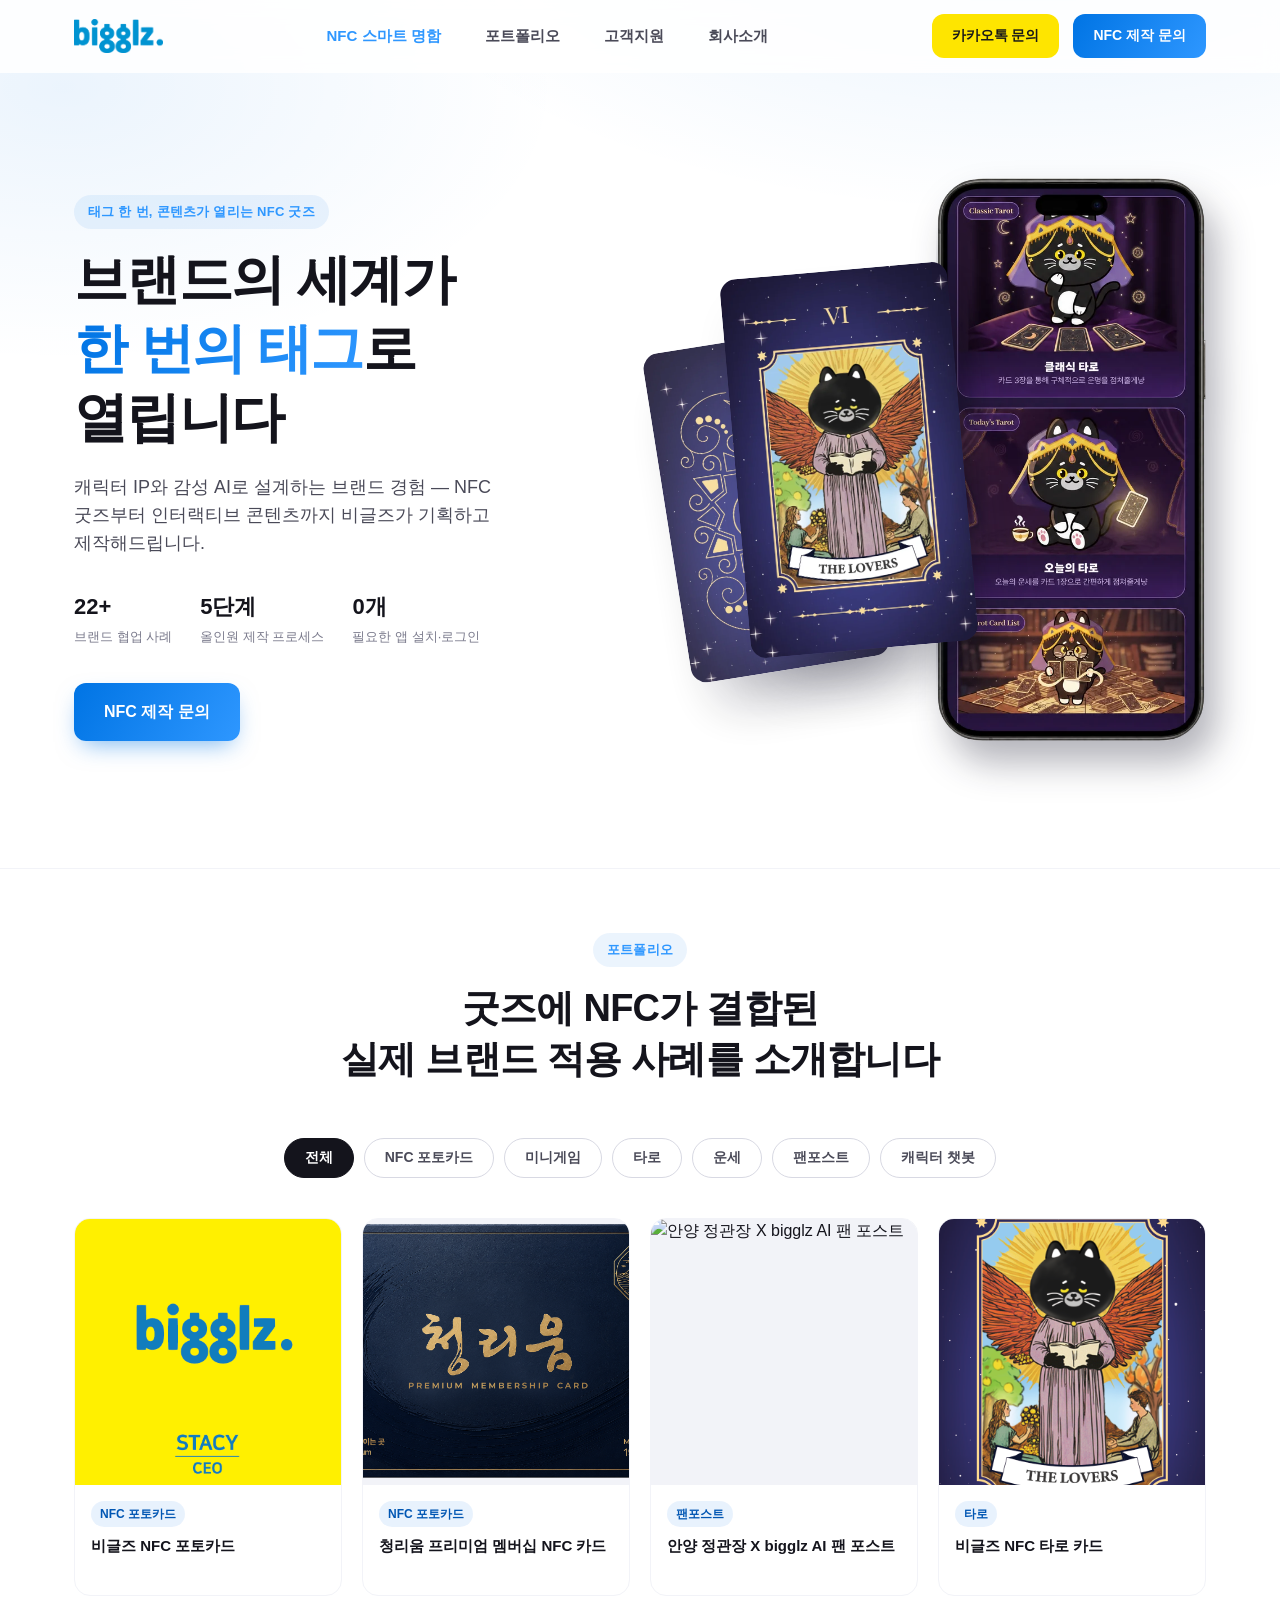
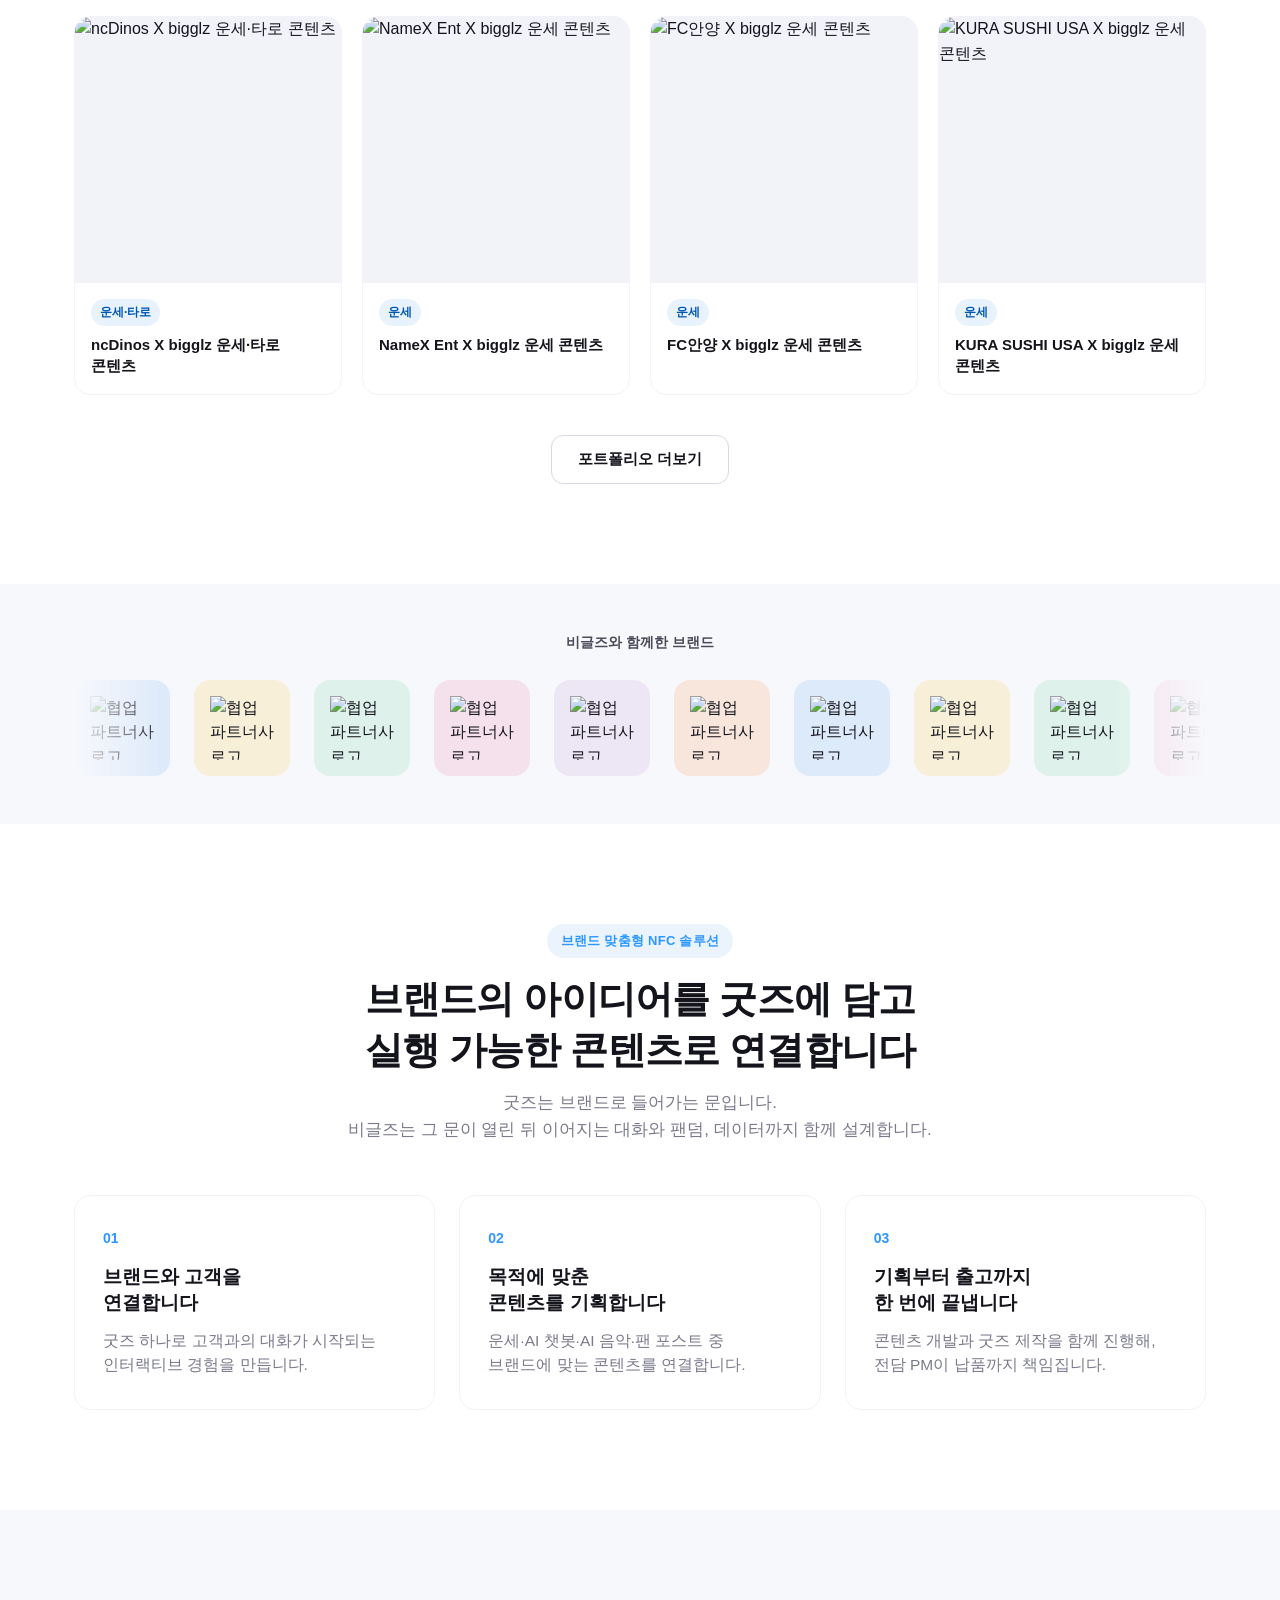
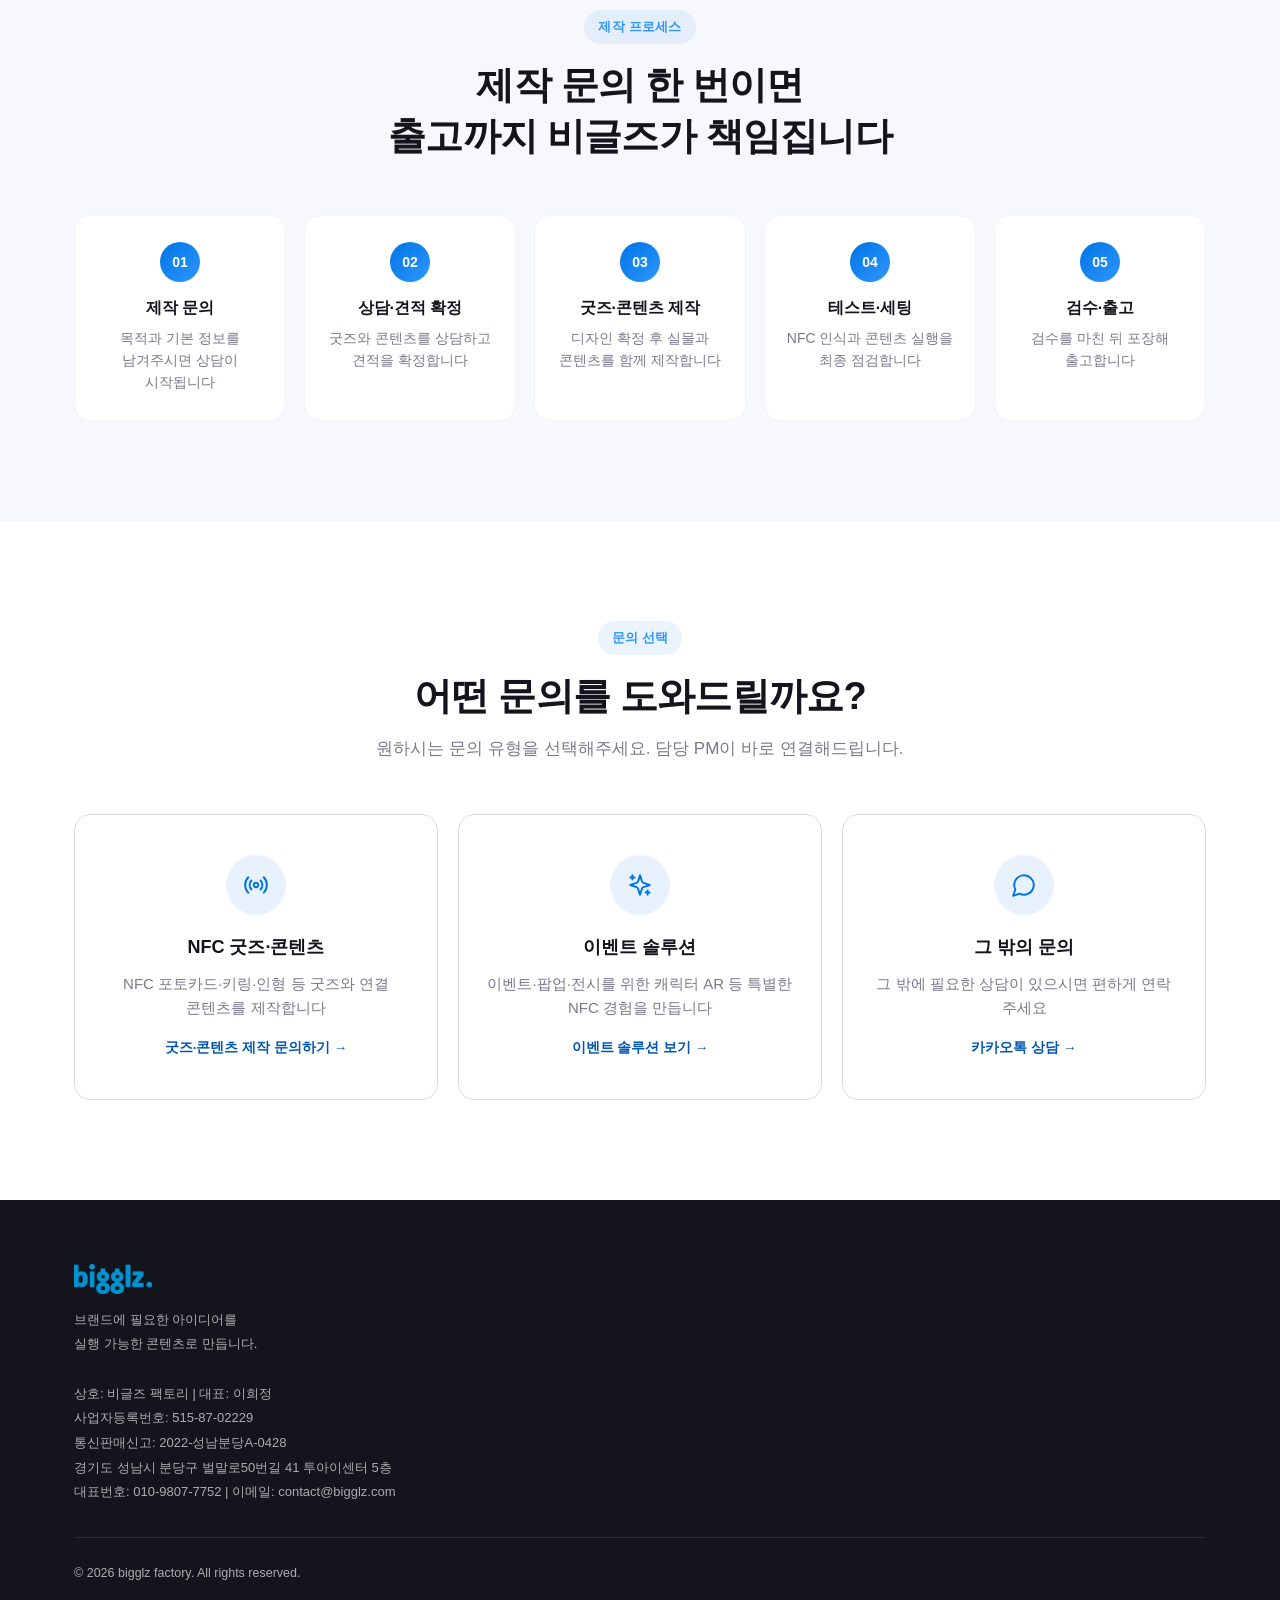
==== commit 93fcb1ce: "chore: update the contact number to 010-9807-7752 Replaces all 18 occurrences of 010-9523-7116: the " ====
--- a/index.html
+++ b/index.html
@@ -22,7 +22,7 @@
       <a href="about.html">회사소개</a>
     </nav>
     <div class="header-actions">
-      <a href="tel:010-9523-7116" class="btn btn-kakao">카카오톡 문의</a>
+      <a href="tel:010-9807-7752" class="btn btn-kakao">카카오톡 문의</a>
       <a href="goods.html" class="btn btn-primary">NFC 제작 문의</a>
       <button class="menu-toggle" id="menuToggle" aria-label="메뉴 열기"><span></span></button>
     </div>
@@ -196,7 +196,7 @@
           <p>이벤트·팝업·전시를 위한 캐릭터 AR 등 특별한 NFC 경험을 만듭니다</p>
           <span class="cc-go">이벤트 솔루션 보기 →</span>
         </a>
-        <a href="tel:010-9523-7116" class="contact-card">
+        <a href="tel:010-9807-7752" class="contact-card">
           <div class="cc-icon">
             <svg viewBox="0 0 24 24" fill="none" stroke="currentColor" stroke-width="1.8" stroke-linecap="round" stroke-linejoin="round" aria-hidden="true"><path d="M7.9 20A9 9 0 1 0 4 16.1L2 22z"/></svg>
           </div>
@@ -224,7 +224,7 @@
     <div class="footer-top">
       <div class="footer-brand">
         <img src="assets/images/logo-bigglz.png" alt="비글즈">
-        <p>브랜드에 필요한 아이디어를<br>실행 가능한 콘텐츠로 만듭니다.<br><br>상호: 비글즈 팩토리 | 대표: 이희정<br>사업자등록번호: 515-87-02229<br>통신판매신고: 2022-성남분당A-0428<br>경기도 성남시 분당구 벌말로50번길 41 투아이센터 5층<br>대표번호: 010-9523-7116 | 이메일: <a href="mailto:contact@bigglz.com">contact@bigglz.com</a></p>
+        <p>브랜드에 필요한 아이디어를<br>실행 가능한 콘텐츠로 만듭니다.<br><br>상호: 비글즈 팩토리 | 대표: 이희정<br>사업자등록번호: 515-87-02229<br>통신판매신고: 2022-성남분당A-0428<br>경기도 성남시 분당구 벌말로50번길 41 투아이센터 5층<br>대표번호: 010-9807-7752 | 이메일: <a href="mailto:contact@bigglz.com">contact@bigglz.com</a></p>
       </div>
     </div>
     <div class="footer-bottom">
@@ -236,7 +236,7 @@
 <button class="back-to-top" id="backToTop" aria-label="맨 위로">↑</button>
 
 <div class="sticky-cta" id="stickyCta">
-  <a href="tel:010-9523-7116" class="sticky-btn sticky-kakao">카카오톡 문의</a>
+  <a href="tel:010-9807-7752" class="sticky-btn sticky-kakao">카카오톡 문의</a>
   <a href="goods.html" class="sticky-btn sticky-primary">NFC 제작 문의</a>
 </div>
 
